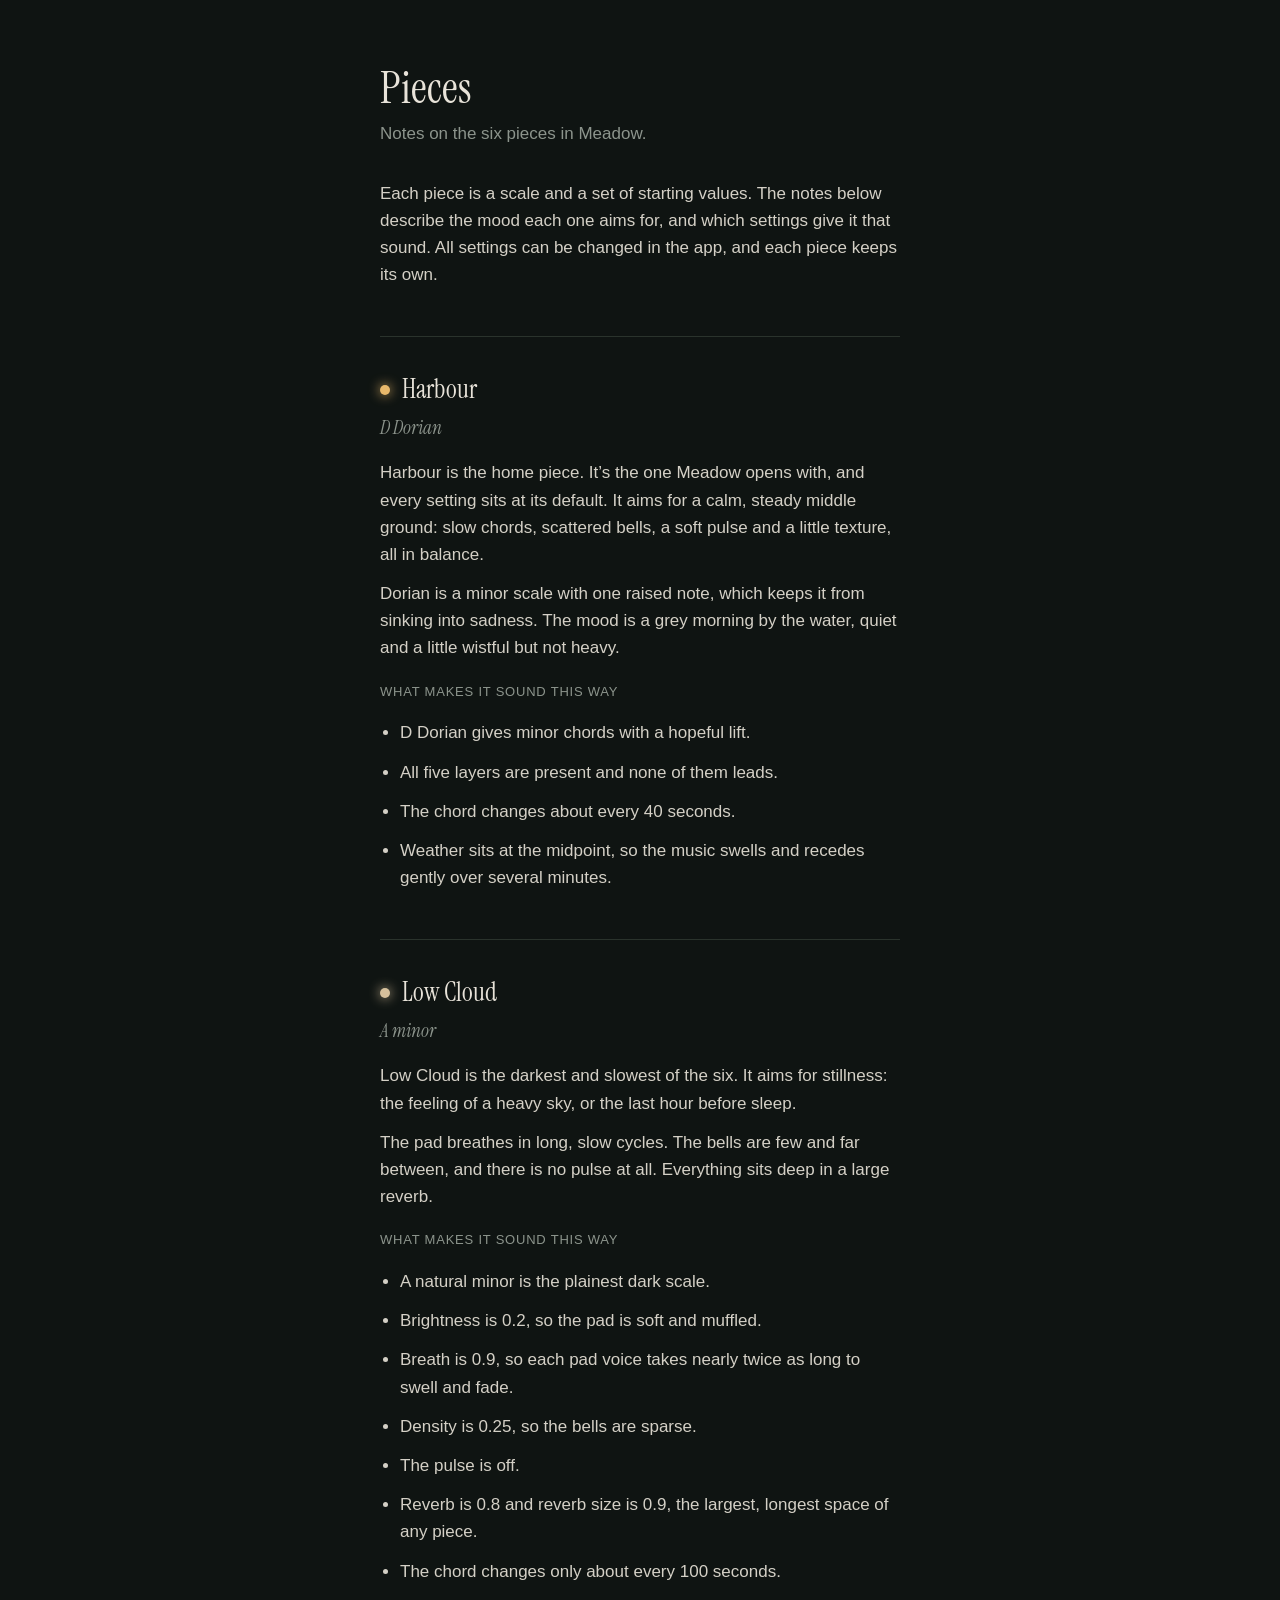
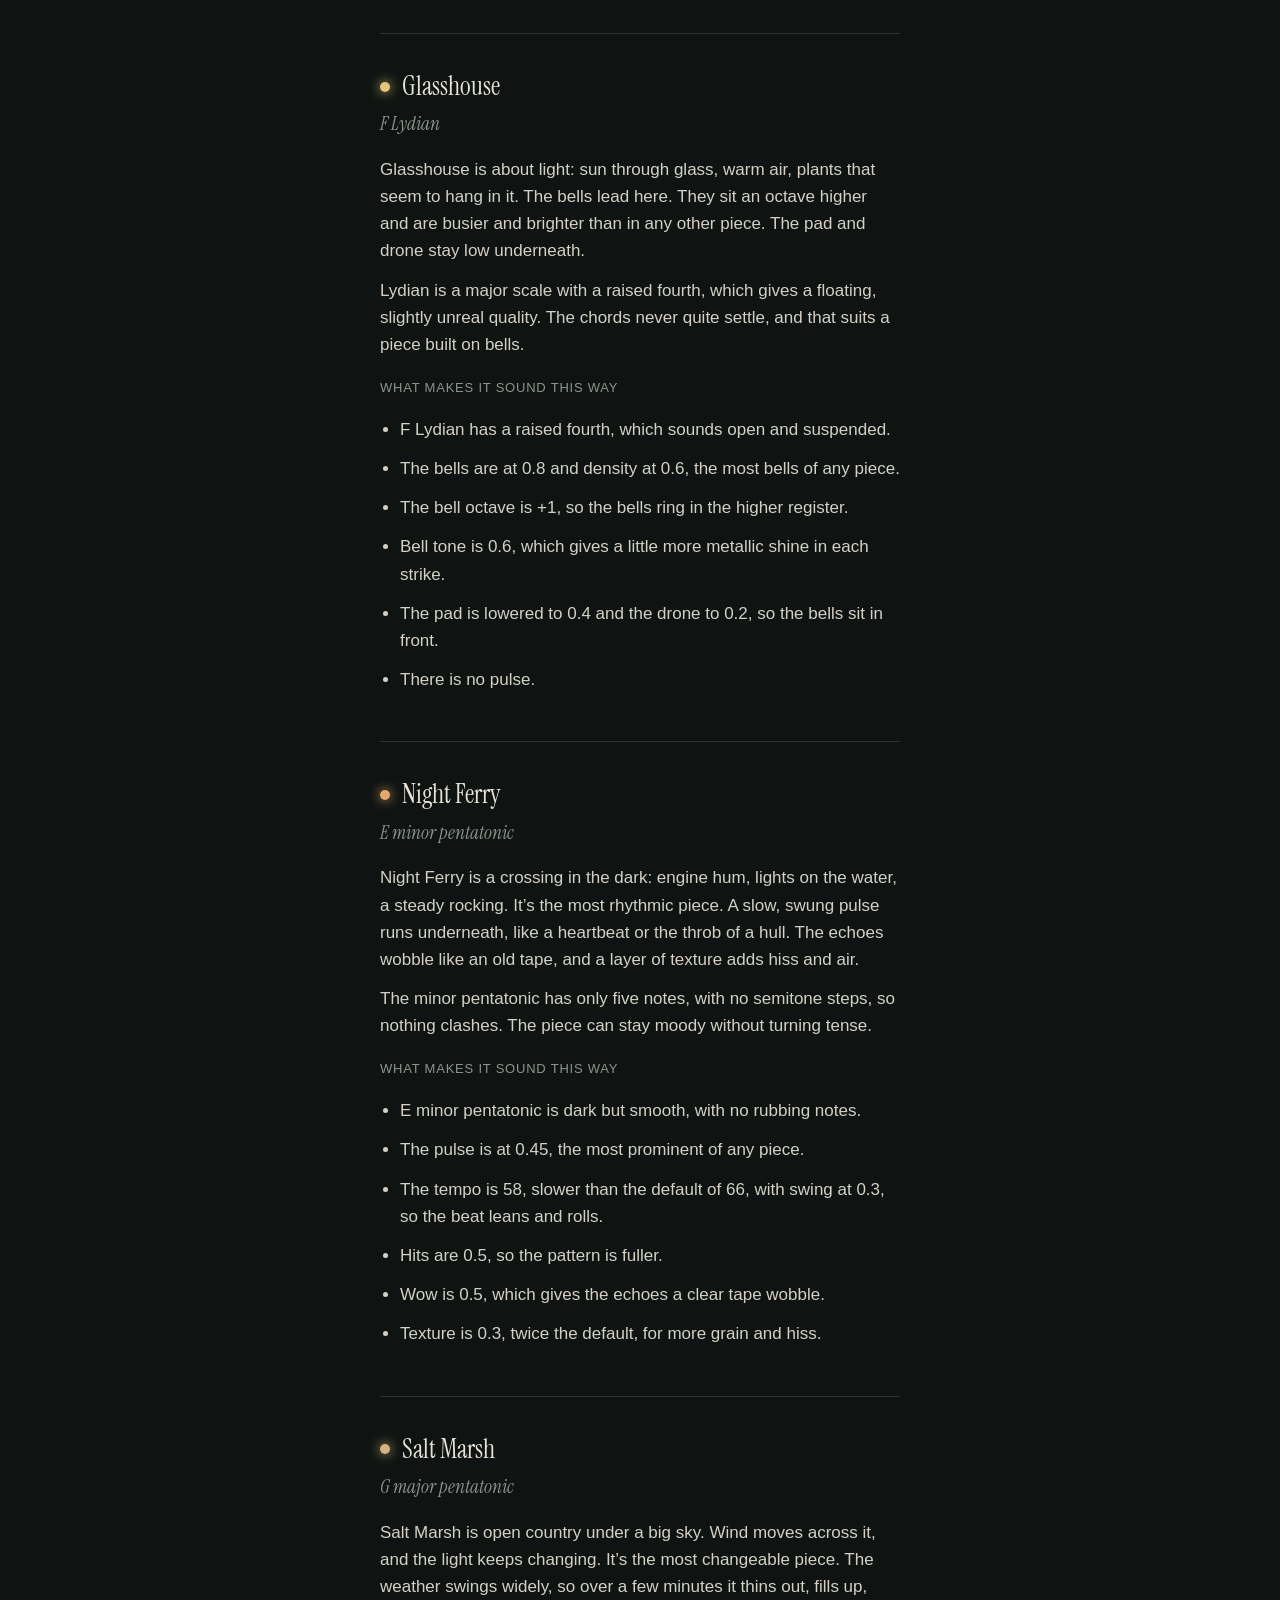
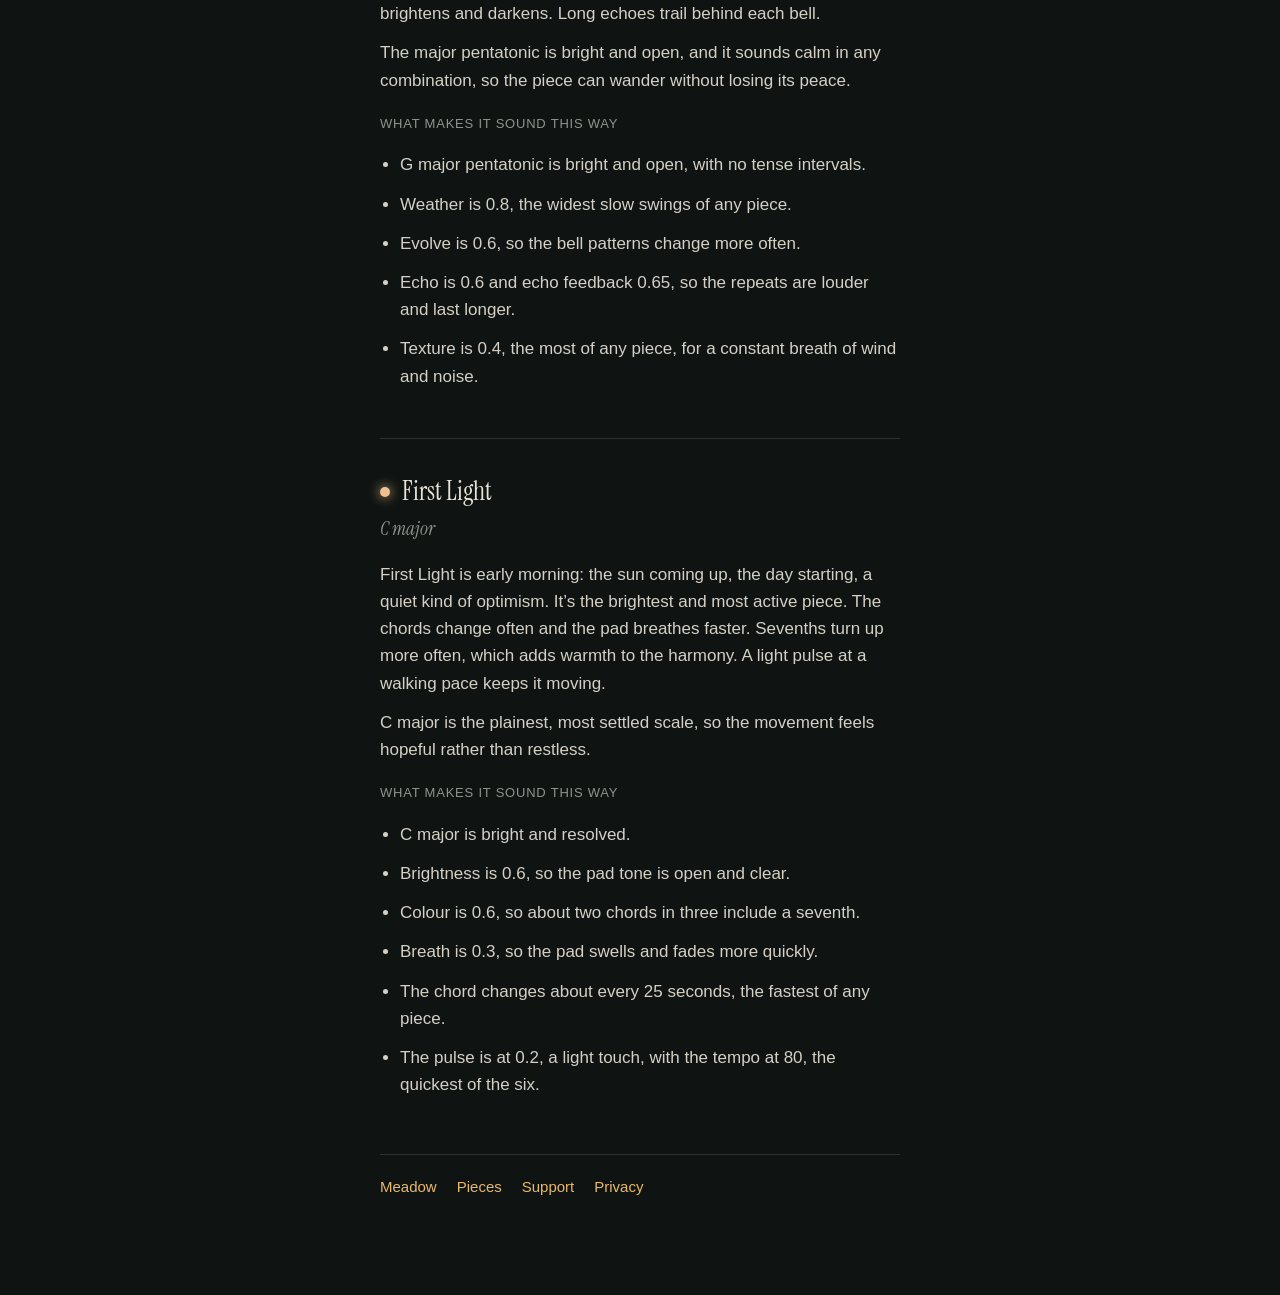
==== pieces.html @ 0aacd138 "Add a Pieces page with notes on each piece Problem: The site said nothing about the six pieces in Me" ====
<!doctype html>
<html lang="en">
<head>
<meta charset="utf-8">
<meta name="viewport" content="width=device-width, initial-scale=1">
<link rel="preconnect" href="https://fonts.googleapis.com">
<link rel="stylesheet" href="https://fonts.googleapis.com/css2?family=Instrument+Serif&display=swap">
<link rel="stylesheet" href="style.css">
<title>Meadow Pieces</title>
</head>
<body>
<main>
<h1>Pieces</h1>
<p class="lede">Notes on the six pieces in Meadow.</p>
<p>Each piece is a scale and a set of starting values. The notes below describe the mood each one aims for, and which settings give it that sound. All settings can be changed in the app, and each piece keeps its own.</p>

<section class="piece">
<h2><span class="dot" style="color:#E8B86B"></span>Harbour</h2>
<p class="scale">D Dorian</p>
<p>Harbour is the home piece. It’s the one Meadow opens with, and every setting sits at its default. It aims for a calm, steady middle ground: slow chords, scattered bells, a soft pulse and a little texture, all in balance.</p>
<p>Dorian is a minor scale with one raised note, which keeps it from sinking into sadness. The mood is a grey morning by the water, quiet and a little wistful but not heavy.</p>
<h3>What makes it sound this way</h3>
<ul>
<li>D Dorian gives minor chords with a hopeful lift.</li>
<li>All five layers are present and none of them leads.</li>
<li>The chord changes about every 40 seconds.</li>
<li>Weather sits at the midpoint, so the music swells and recedes gently over several minutes.</li>
</ul>
</section>

<section class="piece">
<h2><span class="dot" style="color:#D6C09C"></span>Low Cloud</h2>
<p class="scale">A minor</p>
<p>Low Cloud is the darkest and slowest of the six. It aims for stillness: the feeling of a heavy sky, or the last hour before sleep.</p>
<p>The pad breathes in long, slow cycles. The bells are few and far between, and there is no pulse at all. Everything sits deep in a large reverb.</p>
<h3>What makes it sound this way</h3>
<ul>
<li>A natural minor is the plainest dark scale.</li>
<li>Brightness is 0.2, so the pad is soft and muffled.</li>
<li>Breath is 0.9, so each pad voice takes nearly twice as long to swell and fade.</li>
<li>Density is 0.25, so the bells are sparse.</li>
<li>The pulse is off.</li>
<li>Reverb is 0.8 and reverb size is 0.9, the largest, longest space of any piece.</li>
<li>The chord changes only about every 100 seconds.</li>
</ul>
</section>

<section class="piece">
<h2><span class="dot" style="color:#E2C67A"></span>Glasshouse</h2>
<p class="scale">F Lydian</p>
<p>Glasshouse is about light: sun through glass, warm air, plants that seem to hang in it. The bells lead here. They sit an octave higher and are busier and brighter than in any other piece. The pad and drone stay low underneath.</p>
<p>Lydian is a major scale with a raised fourth, which gives a floating, slightly unreal quality. The chords never quite settle, and that suits a piece built on bells.</p>
<h3>What makes it sound this way</h3>
<ul>
<li>F Lydian has a raised fourth, which sounds open and suspended.</li>
<li>The bells are at 0.8 and density at 0.6, the most bells of any piece.</li>
<li>The bell octave is +1, so the bells ring in the higher register.</li>
<li>Bell tone is 0.6, which gives a little more metallic shine in each strike.</li>
<li>The pad is lowered to 0.4 and the drone to 0.2, so the bells sit in front.</li>
<li>There is no pulse.</li>
</ul>
</section>

<section class="piece">
<h2><span class="dot" style="color:#E2A870"></span>Night Ferry</h2>
<p class="scale">E minor pentatonic</p>
<p>Night Ferry is a crossing in the dark: engine hum, lights on the water, a steady rocking. It’s the most rhythmic piece. A slow, swung pulse runs underneath, like a heartbeat or the throb of a hull. The echoes wobble like an old tape, and a layer of texture adds hiss and air.</p>
<p>The minor pentatonic has only five notes, with no semitone steps, so nothing clashes. The piece can stay moody without turning tense.</p>
<h3>What makes it sound this way</h3>
<ul>
<li>E minor pentatonic is dark but smooth, with no rubbing notes.</li>
<li>The pulse is at 0.45, the most prominent of any piece.</li>
<li>The tempo is 58, slower than the default of 66, with swing at 0.3, so the beat leans and rolls.</li>
<li>Hits are 0.5, so the pattern is fuller.</li>
<li>Wow is 0.5, which gives the echoes a clear tape wobble.</li>
<li>Texture is 0.3, twice the default, for more grain and hiss.</li>
</ul>
</section>

<section class="piece">
<h2><span class="dot" style="color:#D4B282"></span>Salt Marsh</h2>
<p class="scale">G major pentatonic</p>
<p>Salt Marsh is open country under a big sky. Wind moves across it, and the light keeps changing. It’s the most changeable piece. The weather swings widely, so over a few minutes it thins out, fills up, brightens and darkens. Long echoes trail behind each bell.</p>
<p>The major pentatonic is bright and open, and it sounds calm in any combination, so the piece can wander without losing its peace.</p>
<h3>What makes it sound this way</h3>
<ul>
<li>G major pentatonic is bright and open, with no tense intervals.</li>
<li>Weather is 0.8, the widest slow swings of any piece.</li>
<li>Evolve is 0.6, so the bell patterns change more often.</li>
<li>Echo is 0.6 and echo feedback 0.65, so the repeats are louder and last longer.</li>
<li>Texture is 0.4, the most of any piece, for a constant breath of wind and noise.</li>
</ul>
</section>

<section class="piece">
<h2><span class="dot" style="color:#F0C08E"></span>First Light</h2>
<p class="scale">C major</p>
<p>First Light is early morning: the sun coming up, the day starting, a quiet kind of optimism. It’s the brightest and most active piece. The chords change often and the pad breathes faster. Sevenths turn up more often, which adds warmth to the harmony. A light pulse at a walking pace keeps it moving.</p>
<p>C major is the plainest, most settled scale, so the movement feels hopeful rather than restless.</p>
<h3>What makes it sound this way</h3>
<ul>
<li>C major is bright and resolved.</li>
<li>Brightness is 0.6, so the pad tone is open and clear.</li>
<li>Colour is 0.6, so about two chords in three include a seventh.</li>
<li>Breath is 0.3, so the pad swells and fades more quickly.</li>
<li>The chord changes about every 25 seconds, the fastest of any piece.</li>
<li>The pulse is at 0.2, a light touch, with the tempo at 80, the quickest of the six.</li>
</ul>
</section>
<nav><a href="./">Meadow</a><a href="pieces.html">Pieces</a><a href="support.html">Support</a><a href="privacy.html">Privacy</a></nav>
</main>
</body>
</html>
---- style.css ----
:root {
  --bg: #0F1412;
  --text: #E8E3D9;
  --body: #D4D0C6;
  --soft: #8C948C;
  --line: #2A332C;
  --bells: #E8B86B;
}
* { box-sizing: border-box; }
body {
  margin: 0;
  background: var(--bg);
  color: var(--body);
  font: 17px/1.6 -apple-system, BlinkMacSystemFont, "Helvetica Neue", sans-serif;
}
main { max-width: 560px; margin: 0 auto; padding: 64px 20px 96px; }
h1, h2 { font-family: "Instrument Serif", Georgia, serif; font-weight: 400; color: var(--text); }
h1 { font-size: 44px; line-height: 1.1; margin: 0 0 8px; }
h2 { font-size: 26px; margin: 40px 0 8px; }
p, li { margin: 0 0 12px; }
ul { padding-left: 20px; }
a { color: var(--bells); text-decoration: none; }
a:hover { text-decoration: underline; }
.lede { color: var(--soft); margin-bottom: 32px; }
nav { margin-top: 56px; padding-top: 20px; border-top: 1px solid var(--line); color: var(--soft); font-size: 15px; }
nav a { margin-right: 20px; }
.piece { margin-top: 48px; padding-top: 32px; border-top: 1px solid var(--line); }
.piece h2 { margin: 0; display: flex; align-items: center; gap: 12px; }
.dot { width: 10px; height: 10px; border-radius: 50%; flex: none; box-shadow: 0 0 12px currentColor; background: currentColor; }
.scale { font-family: "Instrument Serif", Georgia, serif; font-style: italic; color: var(--soft); font-size: 19px; margin: 2px 0 16px; }
h3 { font-size: 13px; font-weight: 500; letter-spacing: 0.06em; text-transform: uppercase; color: var(--soft); margin: 20px 0 8px; }
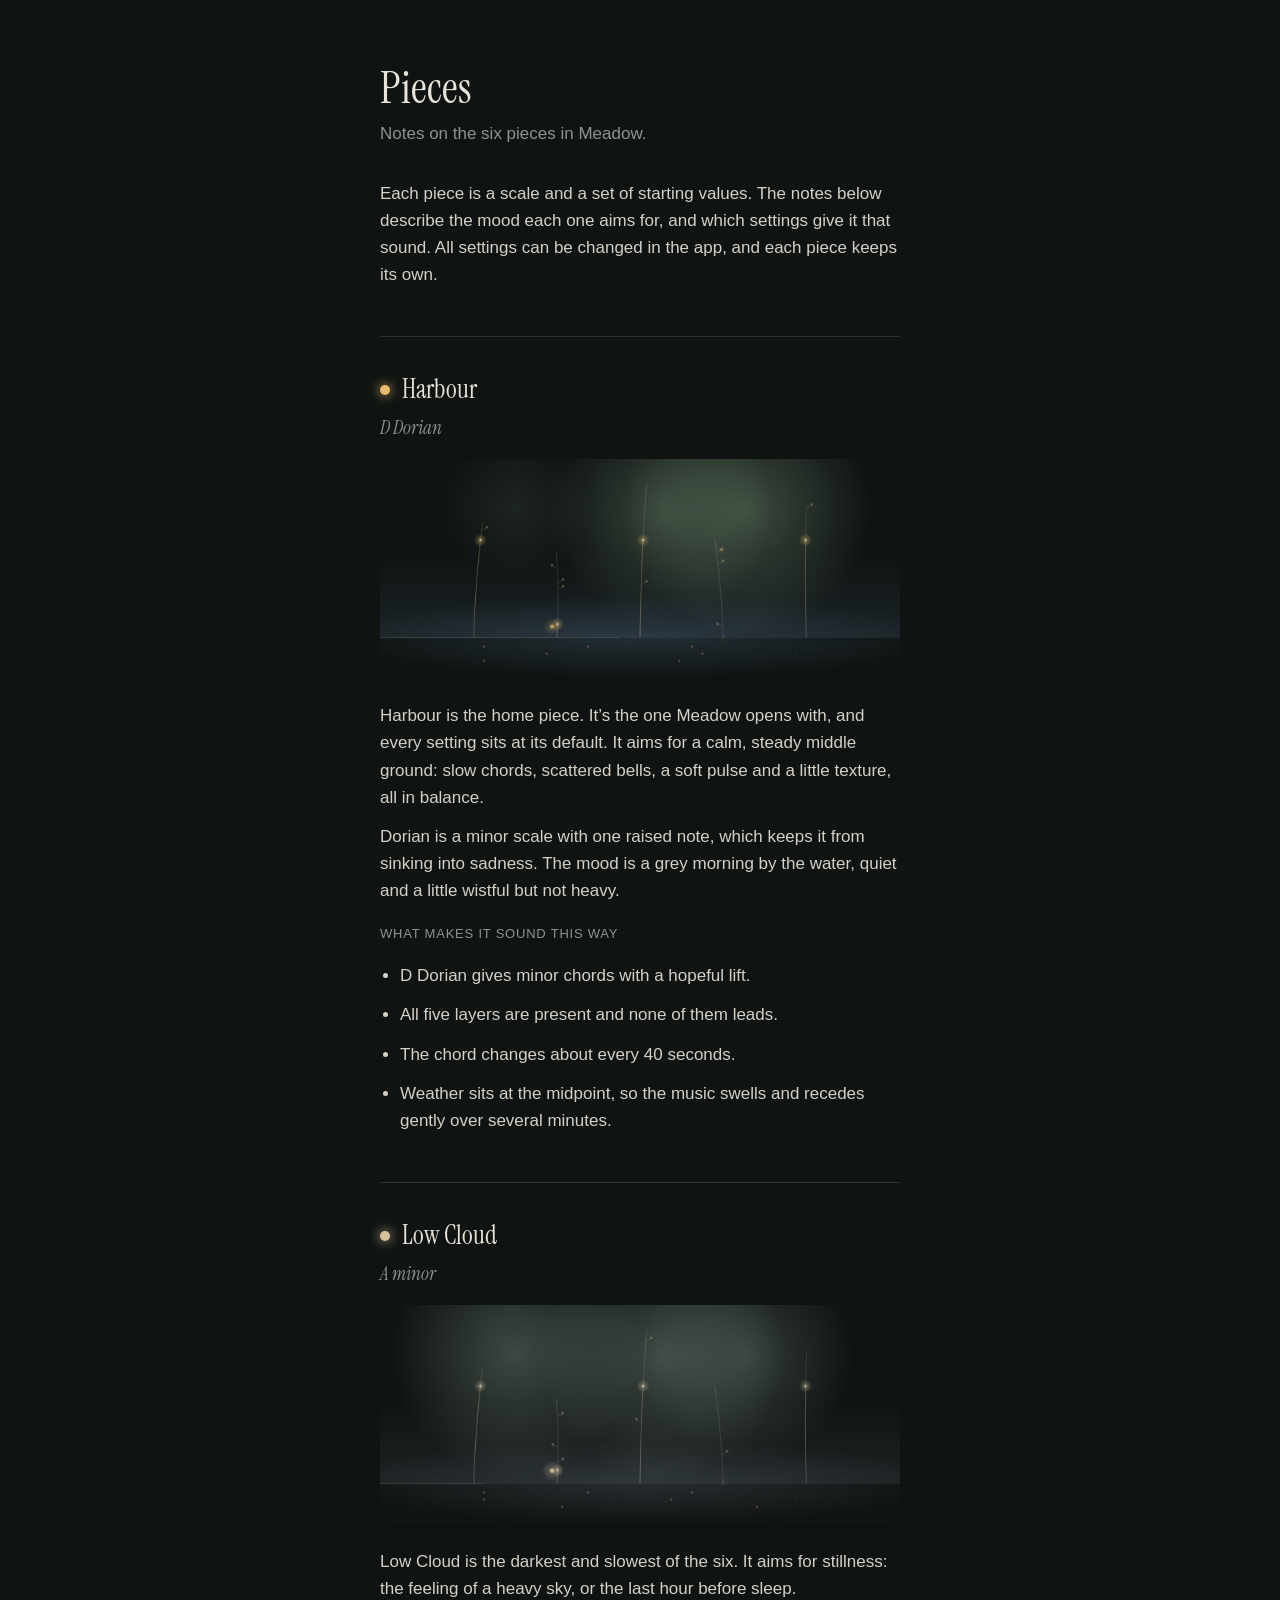
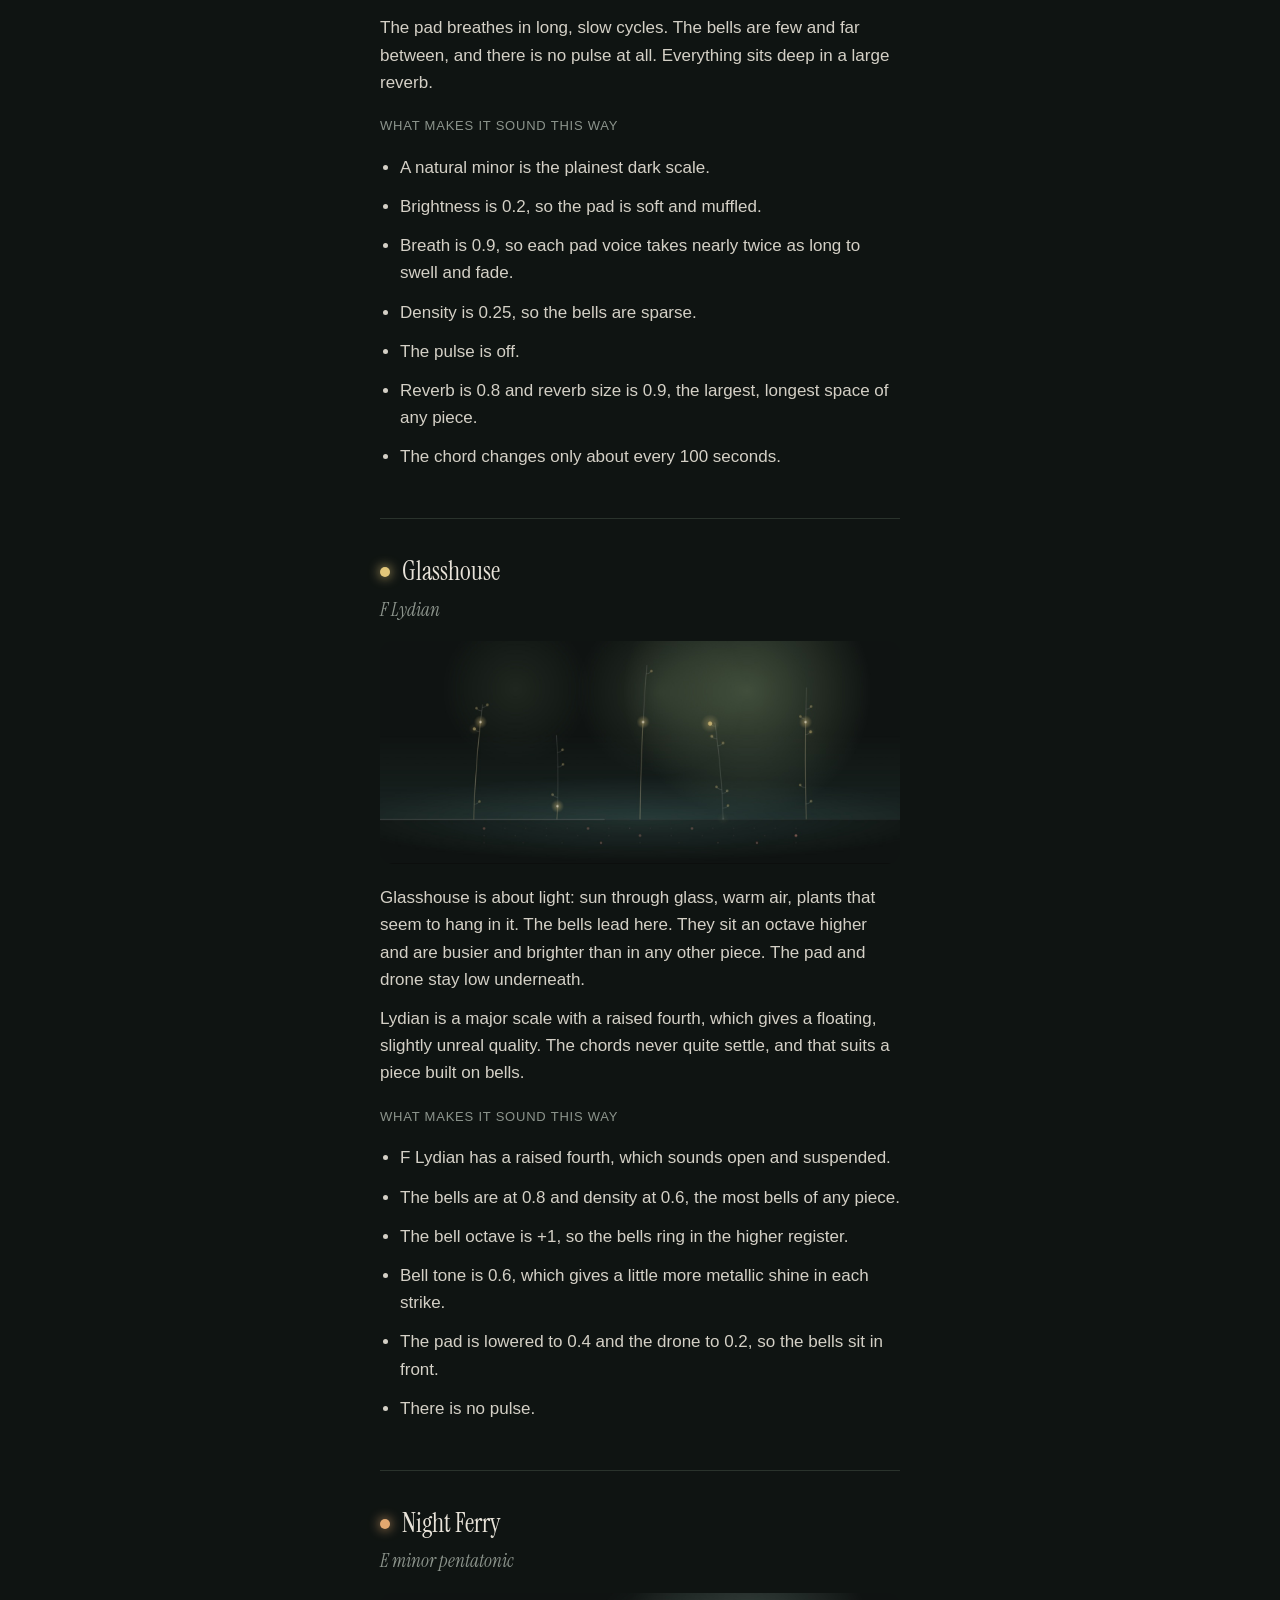
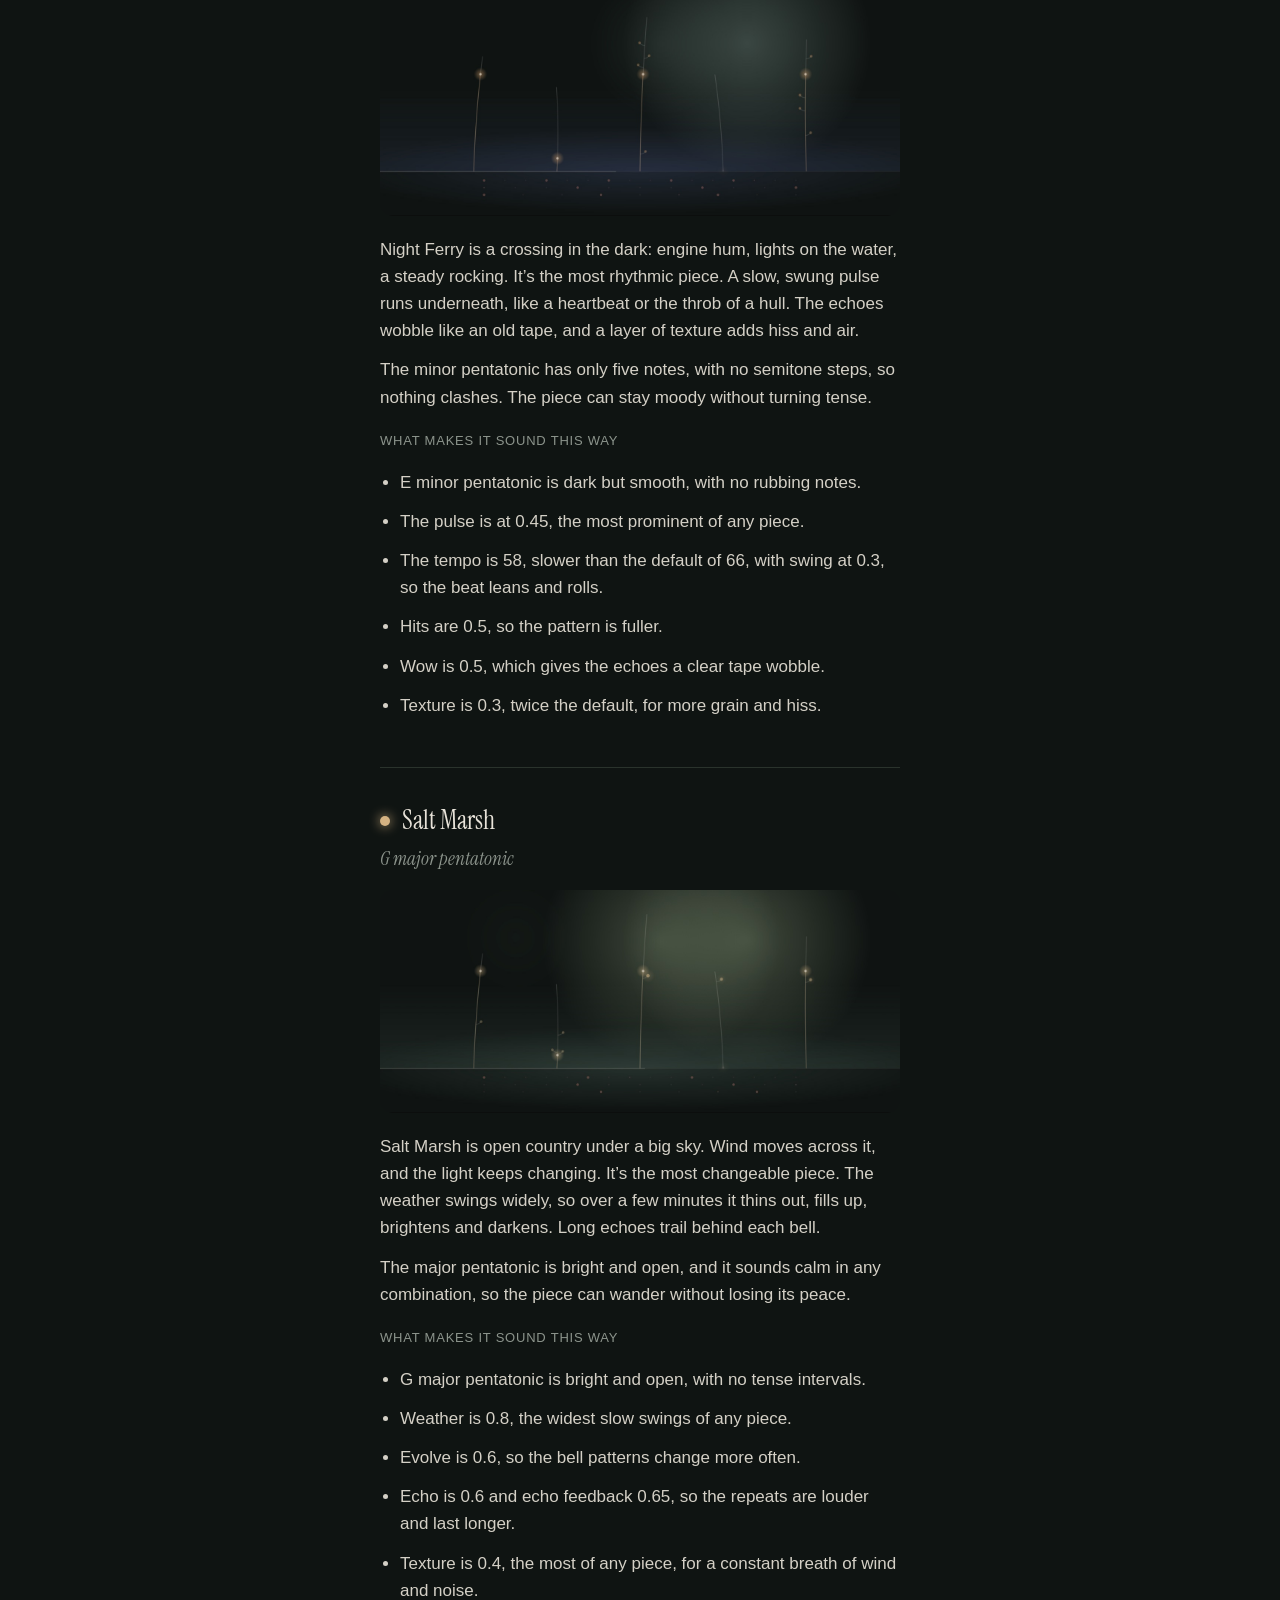
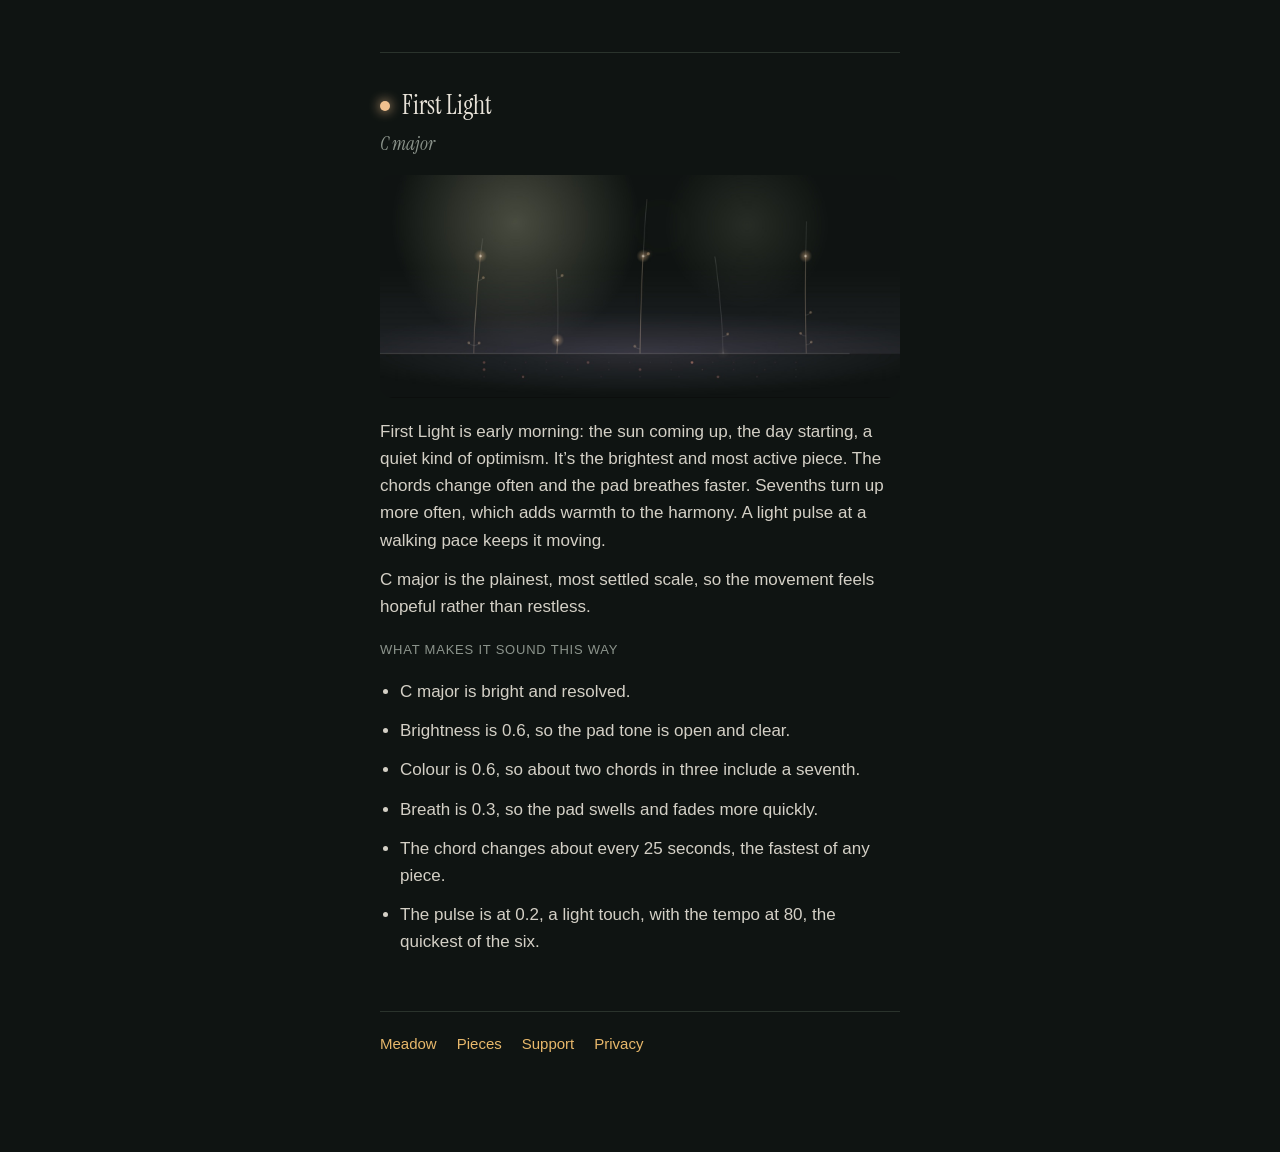
==== commit a44693ca: "Add garden images to the home and Pieces pages Problem: The site had no pictures of the app. Cause: " ====
--- a/pieces.html
+++ b/pieces.html
@@ -17,6 +17,7 @@
 <section class="piece">
 <h2><span class="dot" style="color:#E8B86B"></span>Harbour</h2>
 <p class="scale">D Dorian</p>
+<img class="art" src="img/harbour.jpg" width="1400" height="600" loading="lazy" alt="The Harbour garden: five thin stems on a dark ground line, with glowing buds.">
 <p>Harbour is the home piece. It’s the one Meadow opens with, and every setting sits at its default. It aims for a calm, steady middle ground: slow chords, scattered bells, a soft pulse and a little texture, all in balance.</p>
 <p>Dorian is a minor scale with one raised note, which keeps it from sinking into sadness. The mood is a grey morning by the water, quiet and a little wistful but not heavy.</p>
 <h3>What makes it sound this way</h3>
@@ -31,6 +32,7 @@
 <section class="piece">
 <h2><span class="dot" style="color:#D6C09C"></span>Low Cloud</h2>
 <p class="scale">A minor</p>
+<img class="art" src="img/low-cloud.jpg" width="1400" height="600" loading="lazy" alt="The Low Cloud garden: five thin stems on a dark ground line, with glowing buds.">
 <p>Low Cloud is the darkest and slowest of the six. It aims for stillness: the feeling of a heavy sky, or the last hour before sleep.</p>
 <p>The pad breathes in long, slow cycles. The bells are few and far between, and there is no pulse at all. Everything sits deep in a large reverb.</p>
 <h3>What makes it sound this way</h3>
@@ -48,6 +50,7 @@
 <section class="piece">
 <h2><span class="dot" style="color:#E2C67A"></span>Glasshouse</h2>
 <p class="scale">F Lydian</p>
+<img class="art" src="img/glasshouse.jpg" width="1400" height="600" loading="lazy" alt="The Glasshouse garden: five thin stems on a dark ground line, with glowing buds.">
 <p>Glasshouse is about light: sun through glass, warm air, plants that seem to hang in it. The bells lead here. They sit an octave higher and are busier and brighter than in any other piece. The pad and drone stay low underneath.</p>
 <p>Lydian is a major scale with a raised fourth, which gives a floating, slightly unreal quality. The chords never quite settle, and that suits a piece built on bells.</p>
 <h3>What makes it sound this way</h3>
@@ -64,6 +67,7 @@
 <section class="piece">
 <h2><span class="dot" style="color:#E2A870"></span>Night Ferry</h2>
 <p class="scale">E minor pentatonic</p>
+<img class="art" src="img/night-ferry.jpg" width="1400" height="600" loading="lazy" alt="The Night Ferry garden: five thin stems on a dark ground line, with glowing buds.">
 <p>Night Ferry is a crossing in the dark: engine hum, lights on the water, a steady rocking. It’s the most rhythmic piece. A slow, swung pulse runs underneath, like a heartbeat or the throb of a hull. The echoes wobble like an old tape, and a layer of texture adds hiss and air.</p>
 <p>The minor pentatonic has only five notes, with no semitone steps, so nothing clashes. The piece can stay moody without turning tense.</p>
 <h3>What makes it sound this way</h3>
@@ -80,6 +84,7 @@
 <section class="piece">
 <h2><span class="dot" style="color:#D4B282"></span>Salt Marsh</h2>
 <p class="scale">G major pentatonic</p>
+<img class="art" src="img/salt-marsh.jpg" width="1400" height="600" loading="lazy" alt="The Salt Marsh garden: five thin stems on a dark ground line, with glowing buds.">
 <p>Salt Marsh is open country under a big sky. Wind moves across it, and the light keeps changing. It’s the most changeable piece. The weather swings widely, so over a few minutes it thins out, fills up, brightens and darkens. Long echoes trail behind each bell.</p>
 <p>The major pentatonic is bright and open, and it sounds calm in any combination, so the piece can wander without losing its peace.</p>
 <h3>What makes it sound this way</h3>
@@ -95,6 +100,7 @@
 <section class="piece">
 <h2><span class="dot" style="color:#F0C08E"></span>First Light</h2>
 <p class="scale">C major</p>
+<img class="art" src="img/first-light.jpg" width="1400" height="600" loading="lazy" alt="The First Light garden: five thin stems on a dark ground line, with glowing buds.">
 <p>First Light is early morning: the sun coming up, the day starting, a quiet kind of optimism. It’s the brightest and most active piece. The chords change often and the pad breathes faster. Sevenths turn up more often, which adds warmth to the harmony. A light pulse at a walking pace keeps it moving.</p>
 <p>C major is the plainest, most settled scale, so the movement feels hopeful rather than restless.</p>
 <h3>What makes it sound this way</h3>
--- a/style.css
+++ b/style.css
@@ -29,3 +29,6 @@
 .dot { width: 10px; height: 10px; border-radius: 50%; flex: none; box-shadow: 0 0 12px currentColor; background: currentColor; }
 .scale { font-family: "Instrument Serif", Georgia, serif; font-style: italic; color: var(--soft); font-size: 19px; margin: 2px 0 16px; }
 h3 { font-size: 13px; font-weight: 500; letter-spacing: 0.06em; text-transform: uppercase; color: var(--soft); margin: 20px 0 8px; }
+.art { display: block; width: 100%; height: auto; border-radius: 14px; margin: 0 0 20px; background: var(--bg); }
+.hero { display: block; width: 100%; max-width: 1000px; height: auto; margin: 0 auto; aspect-ratio: 3840 / 1646; }
+.hero + main { padding-top: 24px; }
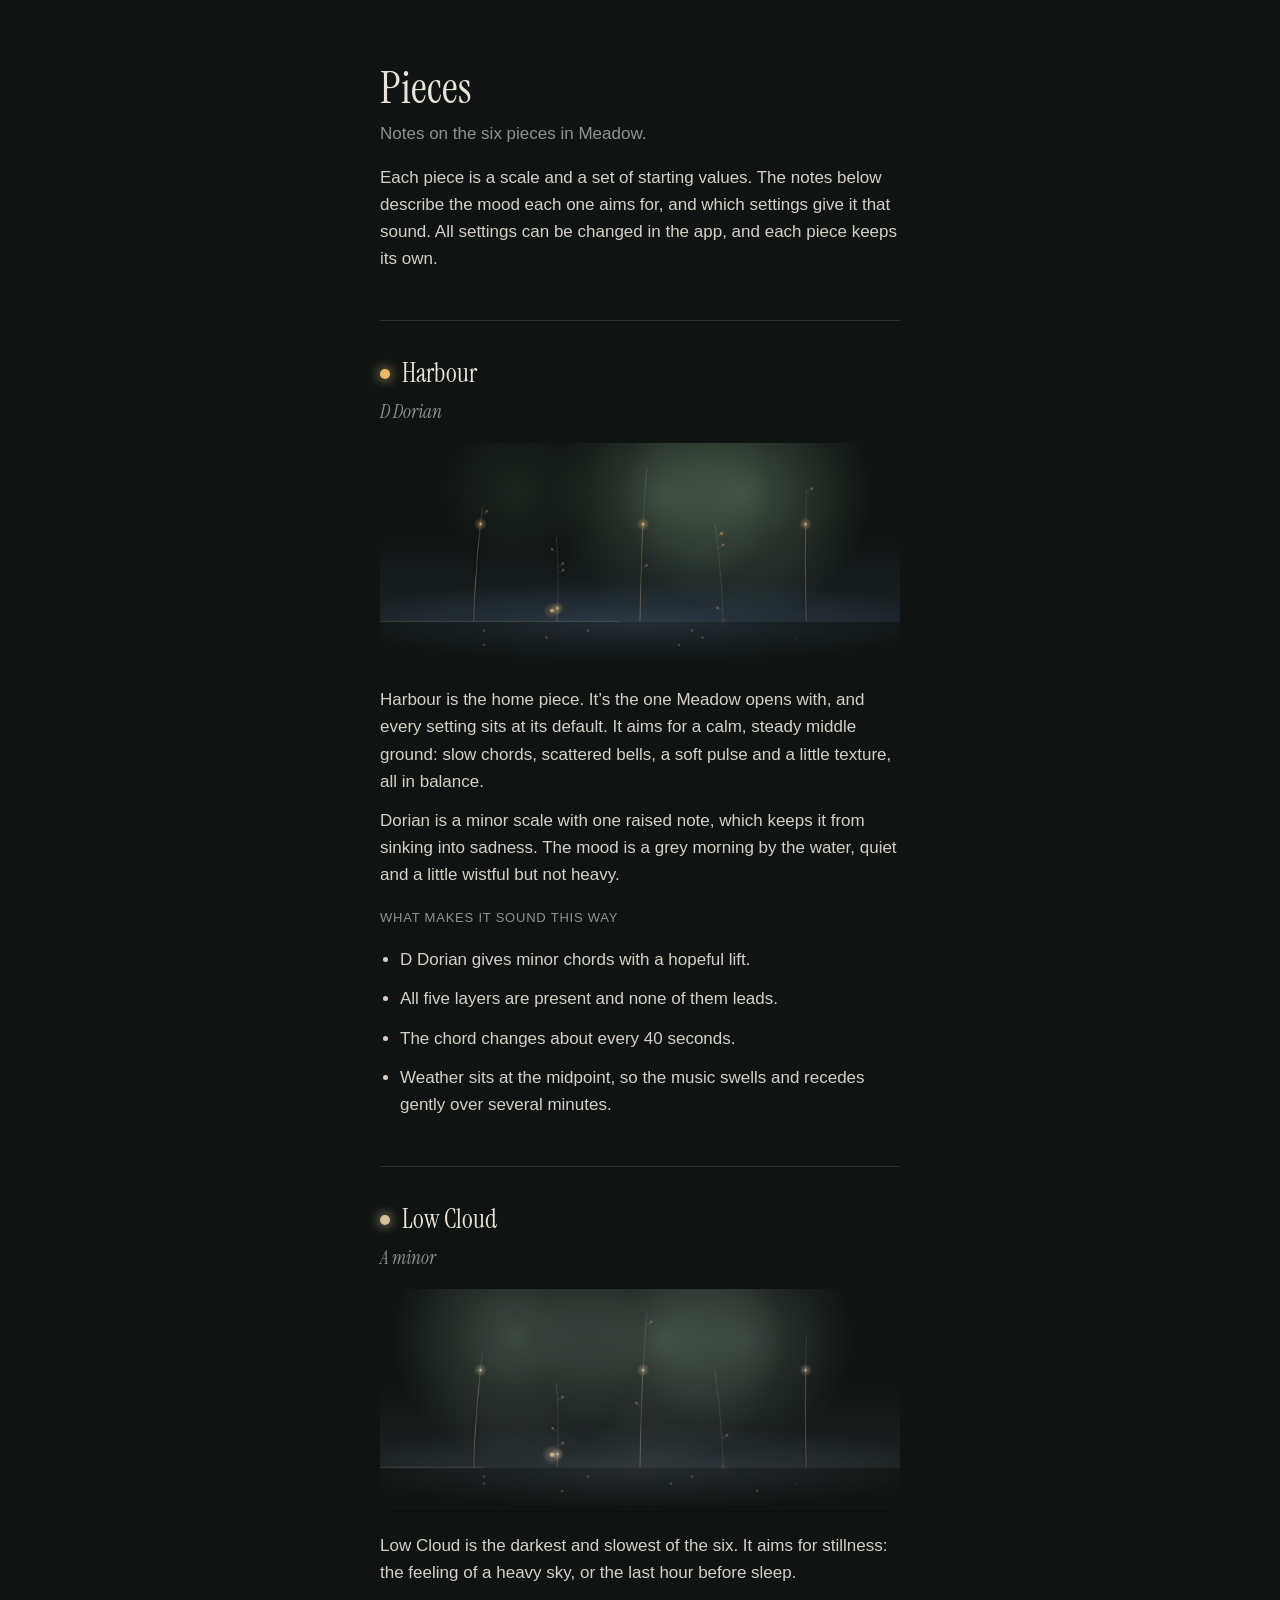
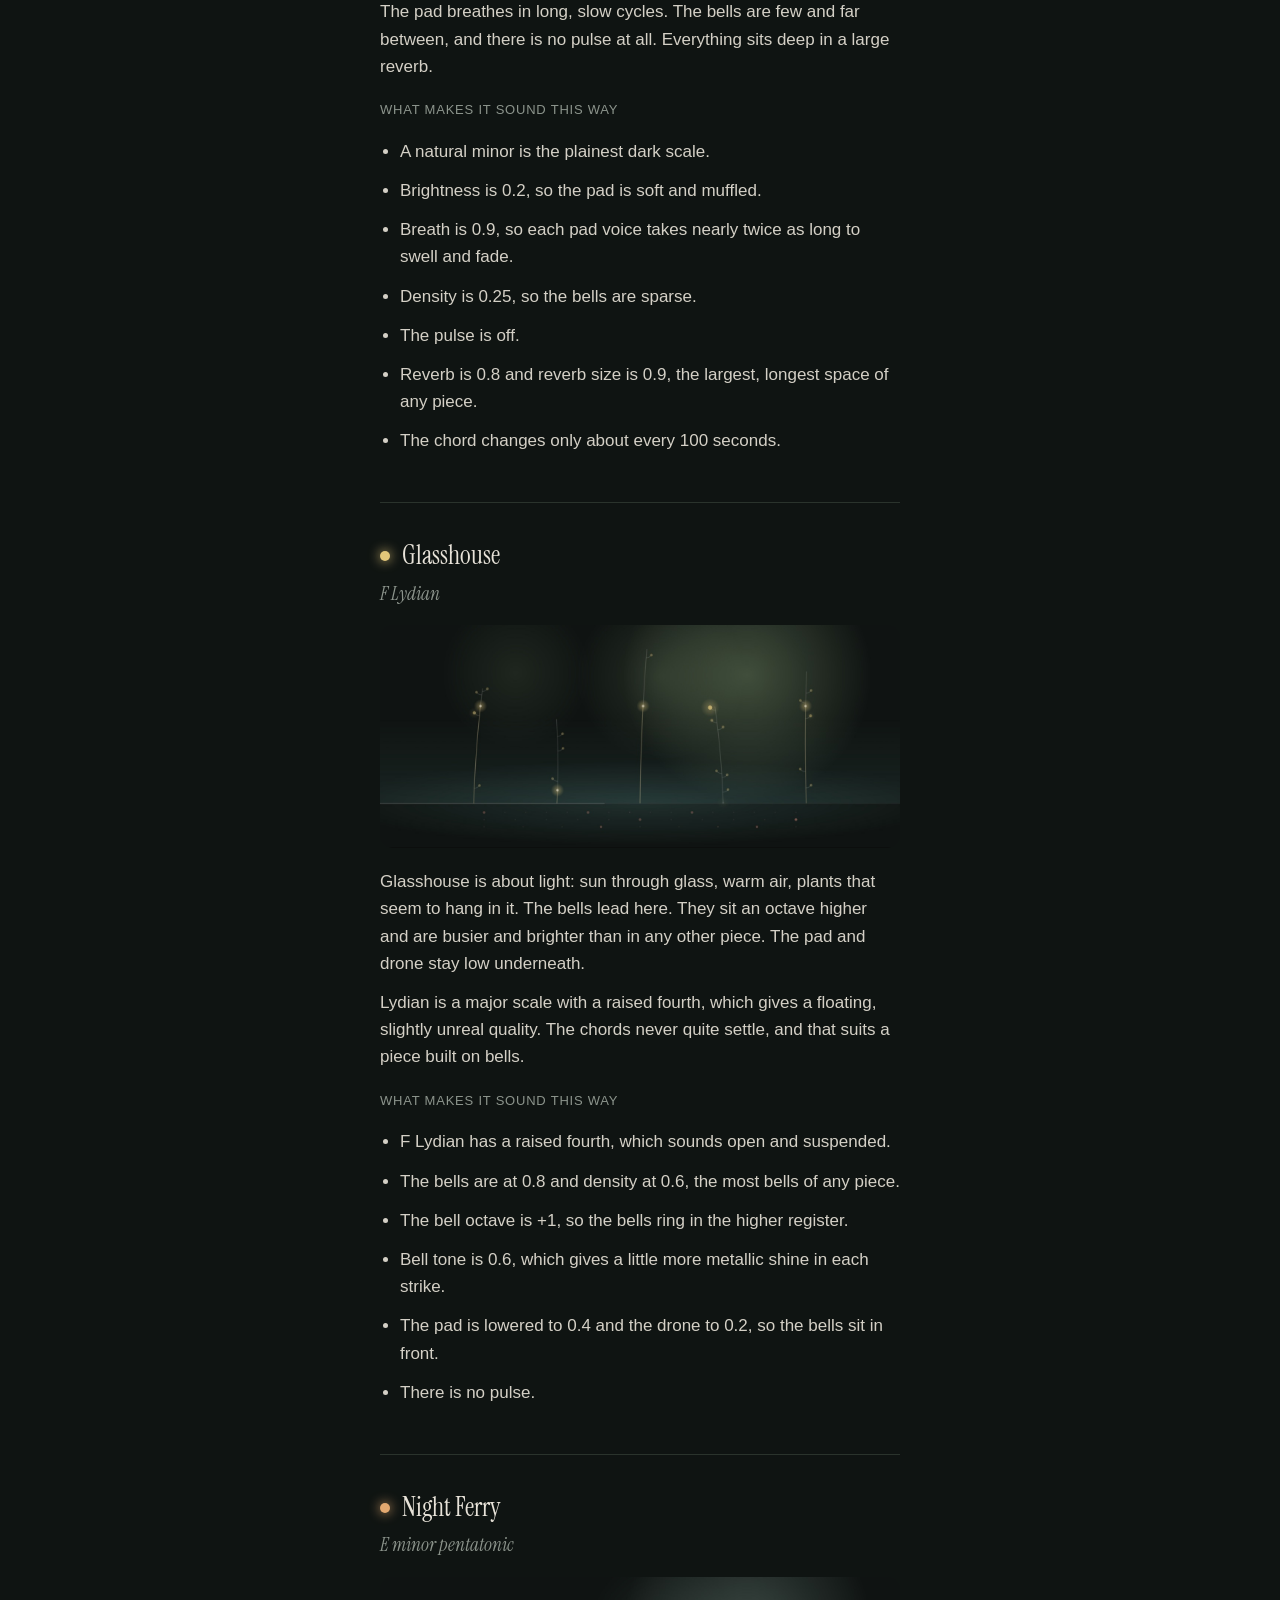
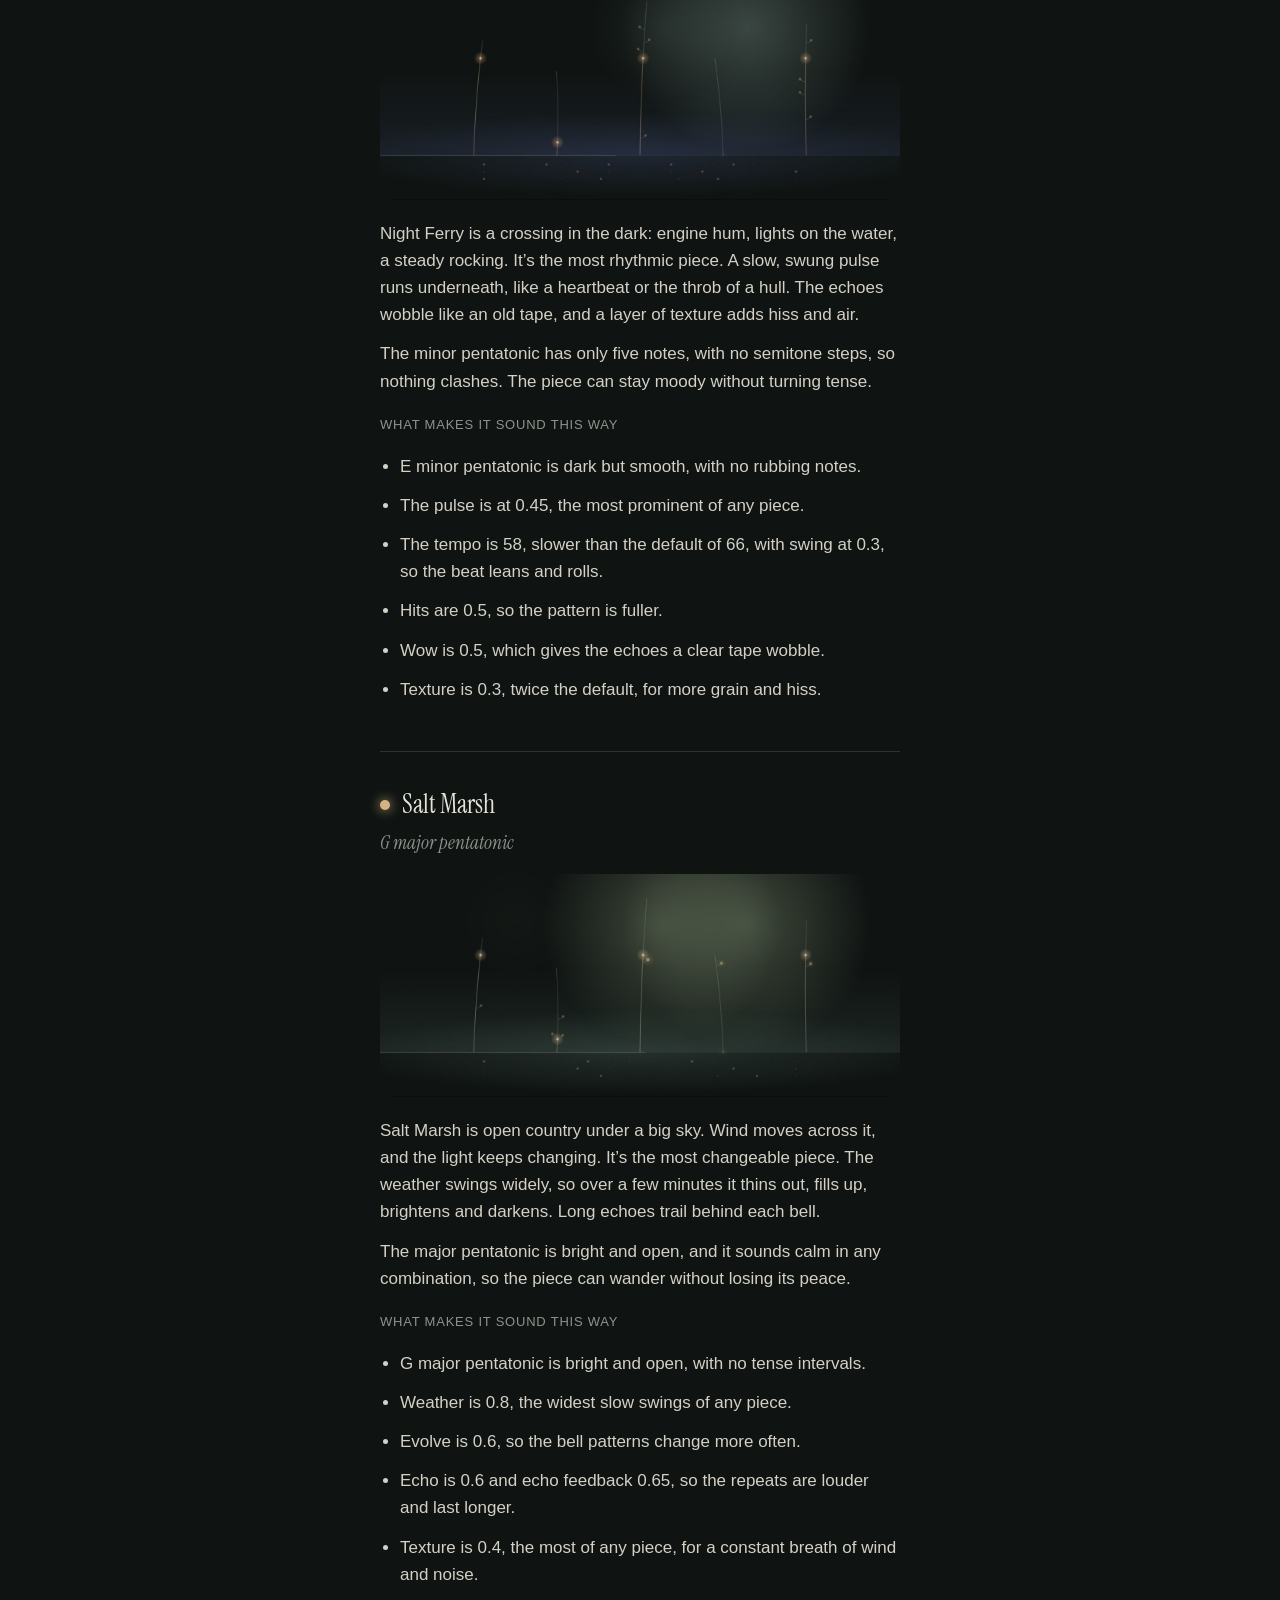
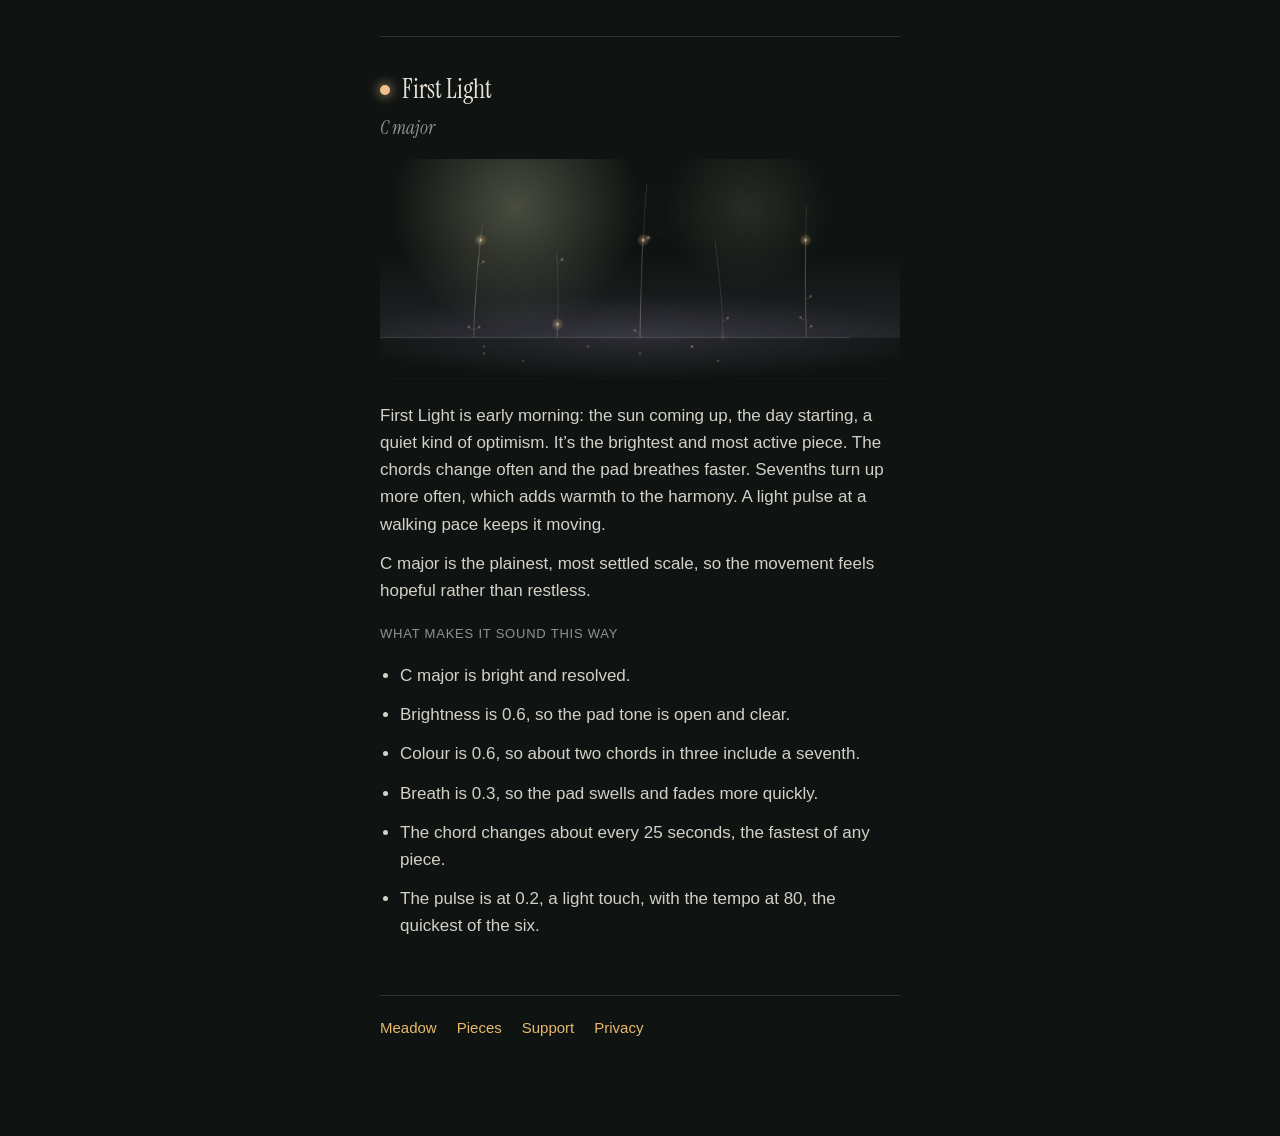
==== commit 06b5f958: "Add App Store badge and link, share previews, mention iPad Co-Authored-By: Claude Opus 5.5 <noreply@" ====
--- a/pieces.html
+++ b/pieces.html
@@ -5,7 +5,7 @@
 <meta name="viewport" content="width=device-width, initial-scale=1">
 <link rel="preconnect" href="https://fonts.googleapis.com">
 <link rel="stylesheet" href="https://fonts.googleapis.com/css2?family=Instrument+Serif&display=swap">
-<link rel="stylesheet" href="style.css">
+<link rel="stylesheet" href="style.css?v=4">
 <title>Meadow Pieces</title>
 </head>
 <body>
--- a/style.css
+++ b/style.css
@@ -7,6 +7,7 @@
   --bells: #E8B86B;
 }
 * { box-sizing: border-box; }
+img { max-width: 100%; height: auto; }
 body {
   margin: 0;
   background: var(--bg);
@@ -21,7 +22,9 @@
 ul { padding-left: 20px; }
 a { color: var(--bells); text-decoration: none; }
 a:hover { text-decoration: underline; }
-.lede { color: var(--soft); margin-bottom: 32px; }
+.lede { color: var(--soft); margin-bottom: 16px; }
+.store { margin: 0 0 32px; }
+.store img { display: block; width: 150px; height: auto; }
 nav { margin-top: 56px; padding-top: 20px; border-top: 1px solid var(--line); color: var(--soft); font-size: 15px; }
 nav a { margin-right: 20px; }
 .piece { margin-top: 48px; padding-top: 32px; border-top: 1px solid var(--line); }
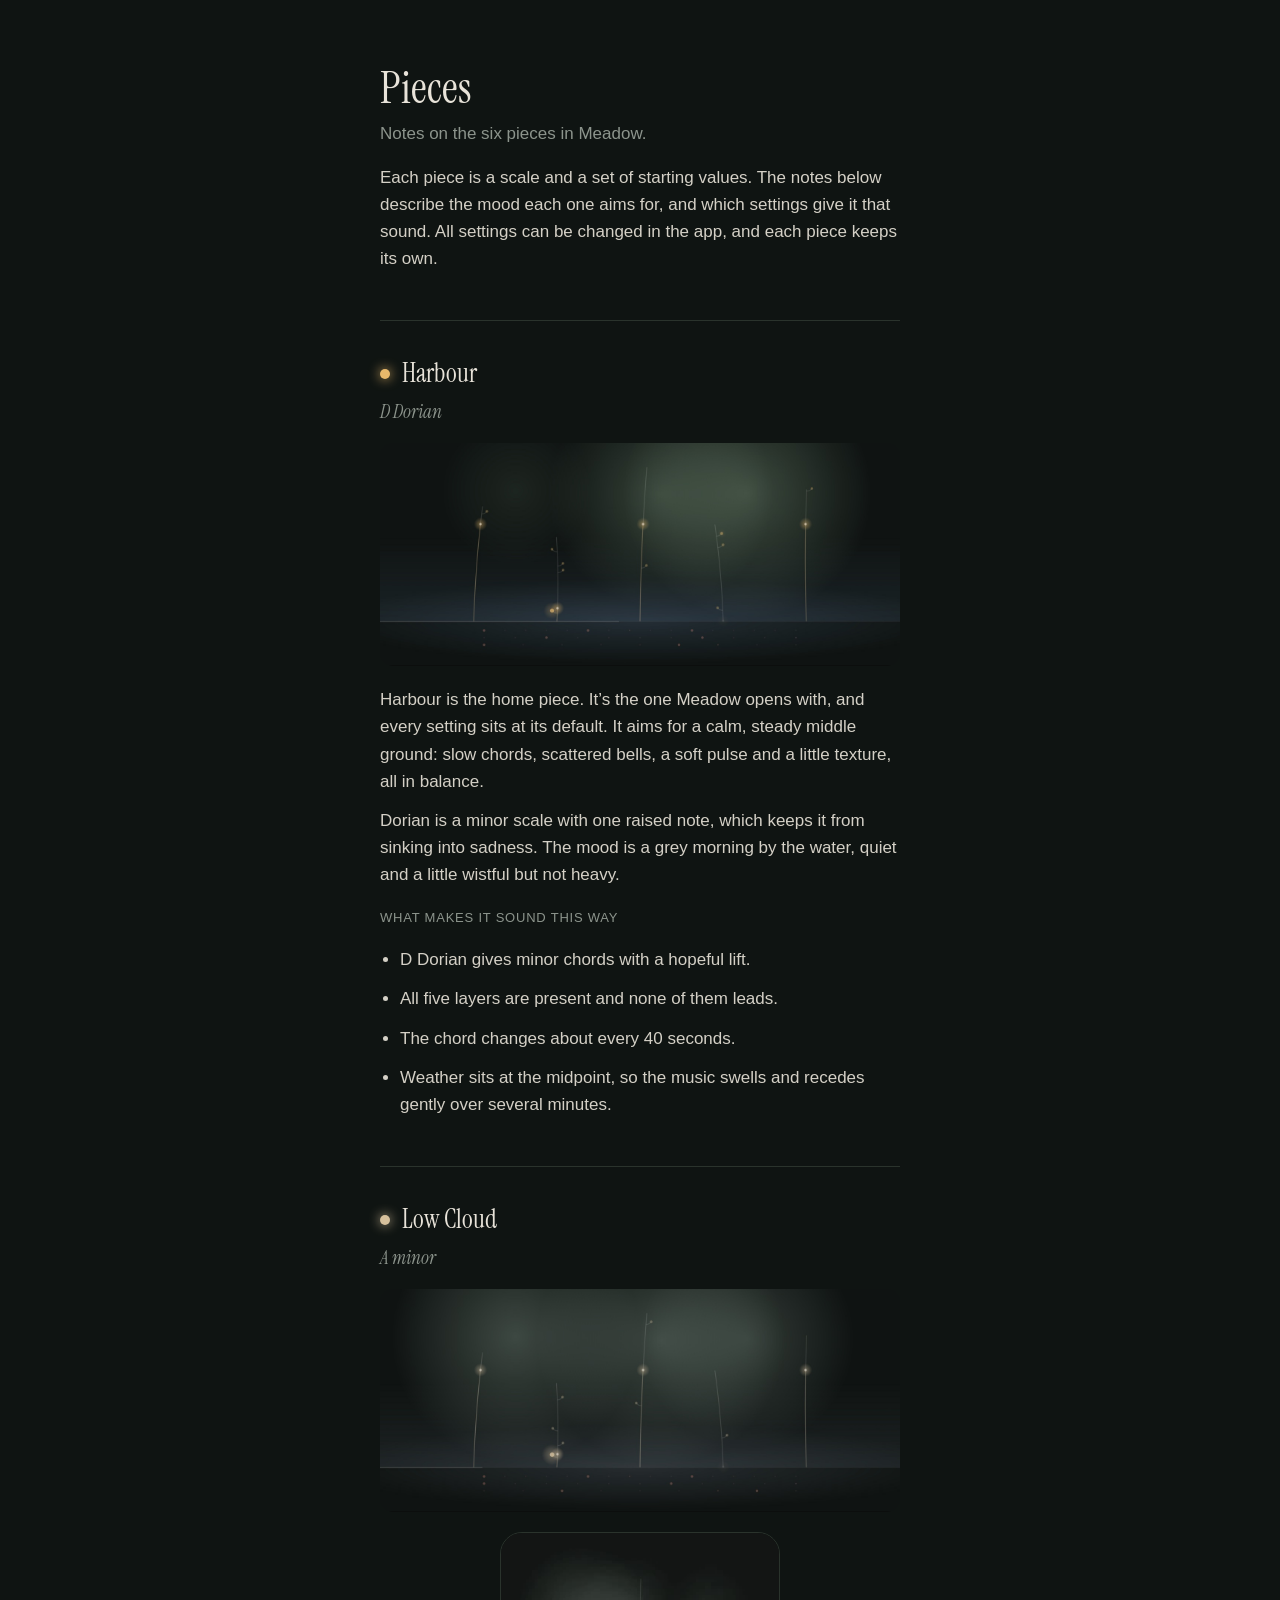
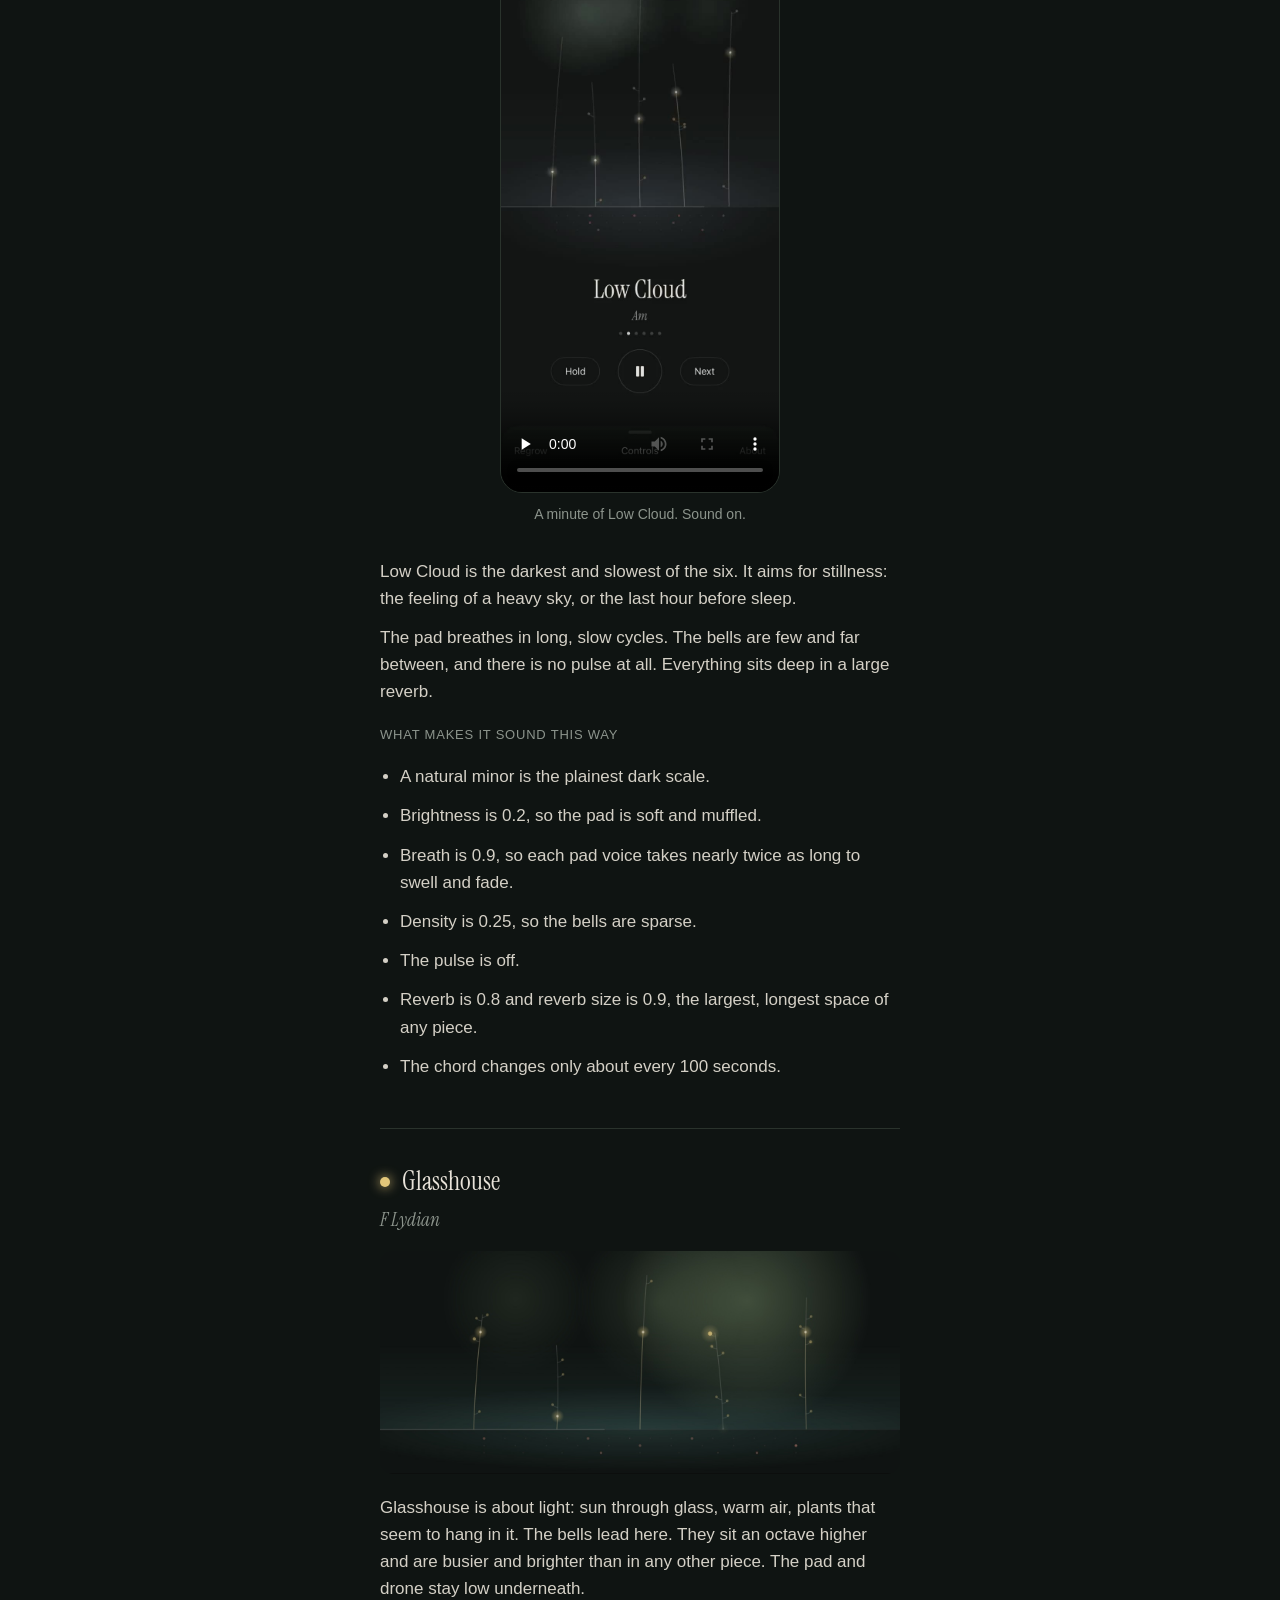
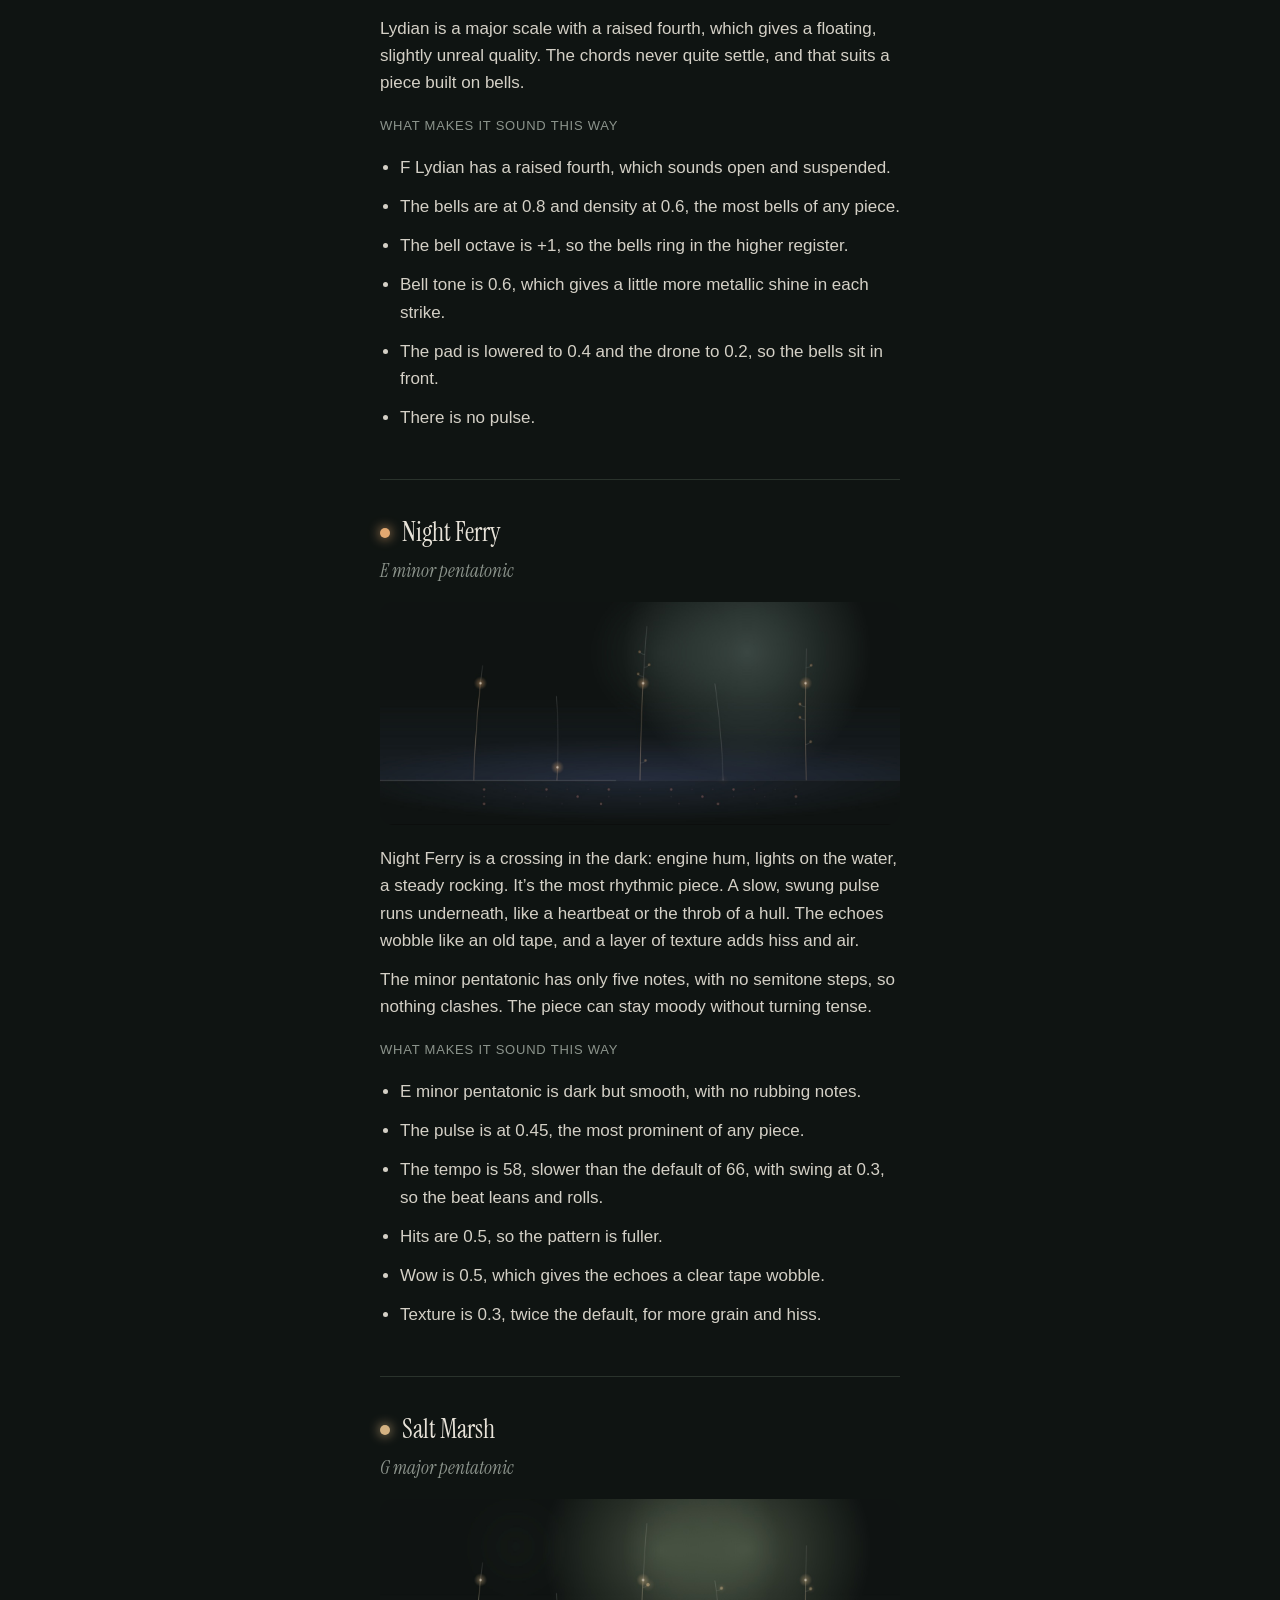
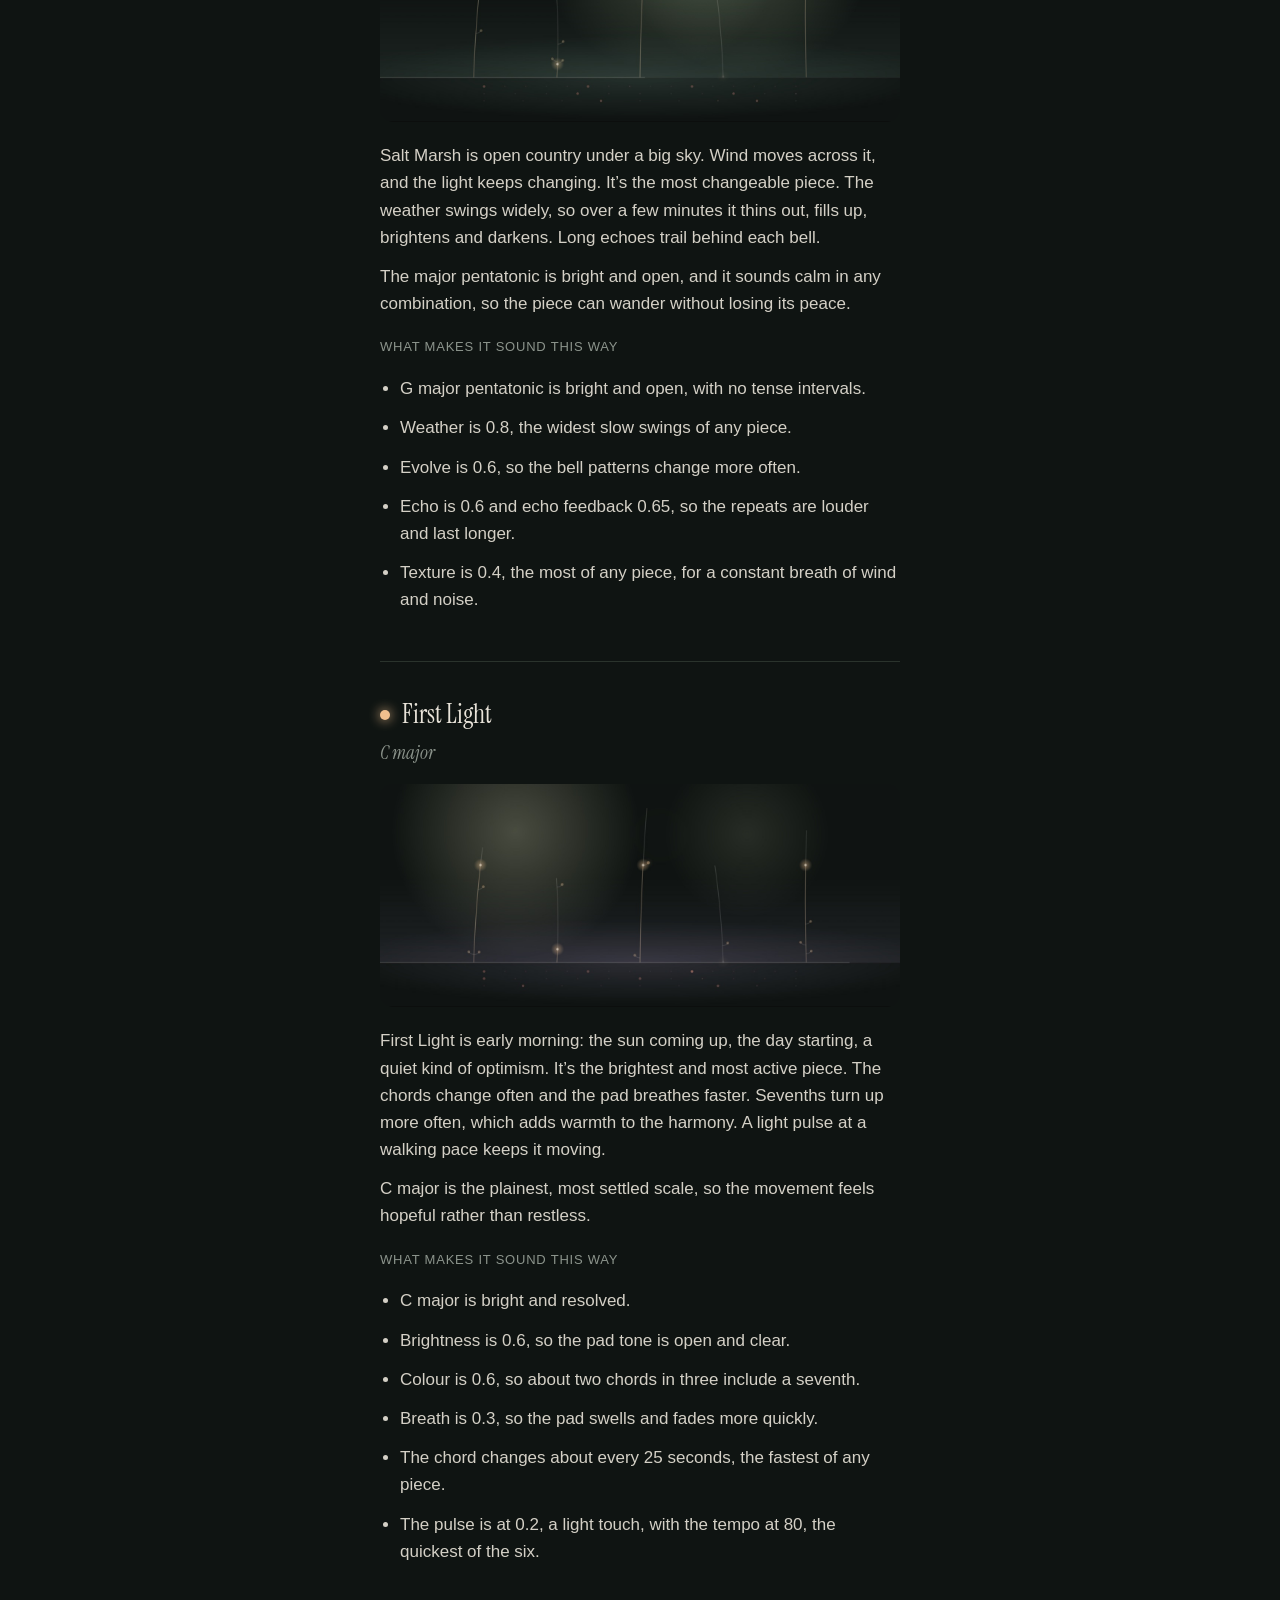
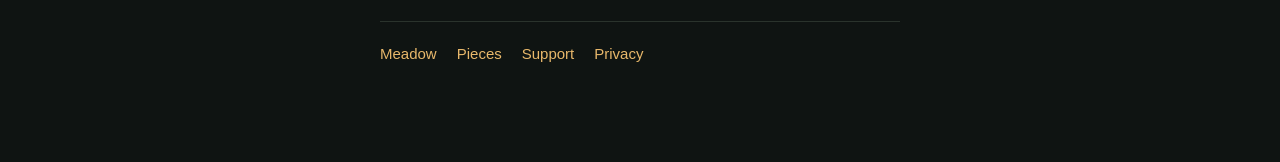
==== commit 2398bb51: "Add Low Cloud video to the homepage and Pieces page Co-Authored-By: Claude Opus 5.5 <noreply@anthrop" ====
--- a/pieces.html
+++ b/pieces.html
@@ -5,7 +5,7 @@
 <meta name="viewport" content="width=device-width, initial-scale=1">
 <link rel="preconnect" href="https://fonts.googleapis.com">
 <link rel="stylesheet" href="https://fonts.googleapis.com/css2?family=Instrument+Serif&display=swap">
-<link rel="stylesheet" href="style.css?v=4">
+<link rel="stylesheet" href="style.css?v=5">
 <title>Meadow Pieces</title>
 </head>
 <body>
@@ -33,6 +33,10 @@
 <h2><span class="dot" style="color:#D6C09C"></span>Low Cloud</h2>
 <p class="scale">A minor</p>
 <img class="art" src="img/low-cloud.jpg" width="1400" height="600" loading="lazy" alt="The Low Cloud garden: five thin stems on a dark ground line, with glowing buds.">
+<figure class="clip">
+<video src="media/low-cloud.mp4" poster="img/low-cloud-poster.jpg" width="720" height="1448" controls playsinline preload="none"></video>
+<figcaption>A minute of Low Cloud. Sound on.</figcaption>
+</figure>
 <p>Low Cloud is the darkest and slowest of the six. It aims for stillness: the feeling of a heavy sky, or the last hour before sleep.</p>
 <p>The pad breathes in long, slow cycles. The bells are few and far between, and there is no pulse at all. Everything sits deep in a large reverb.</p>
 <h3>What makes it sound this way</h3>
--- a/style.css
+++ b/style.css
@@ -35,3 +35,6 @@
 .art { display: block; width: 100%; height: auto; border-radius: 14px; margin: 0 0 20px; background: var(--bg); }
 .hero { display: block; width: 100%; max-width: 1000px; height: auto; margin: 0 auto; aspect-ratio: 3840 / 1646; }
 .hero + main { padding-top: 24px; }
+.clip { margin: 0 auto 32px; max-width: 280px; }
+.clip video { display: block; width: 100%; height: auto; border-radius: 22px; border: 1px solid var(--line); background: var(--bg); }
+.clip figcaption { color: var(--soft); font-size: 14px; text-align: center; margin-top: 10px; }
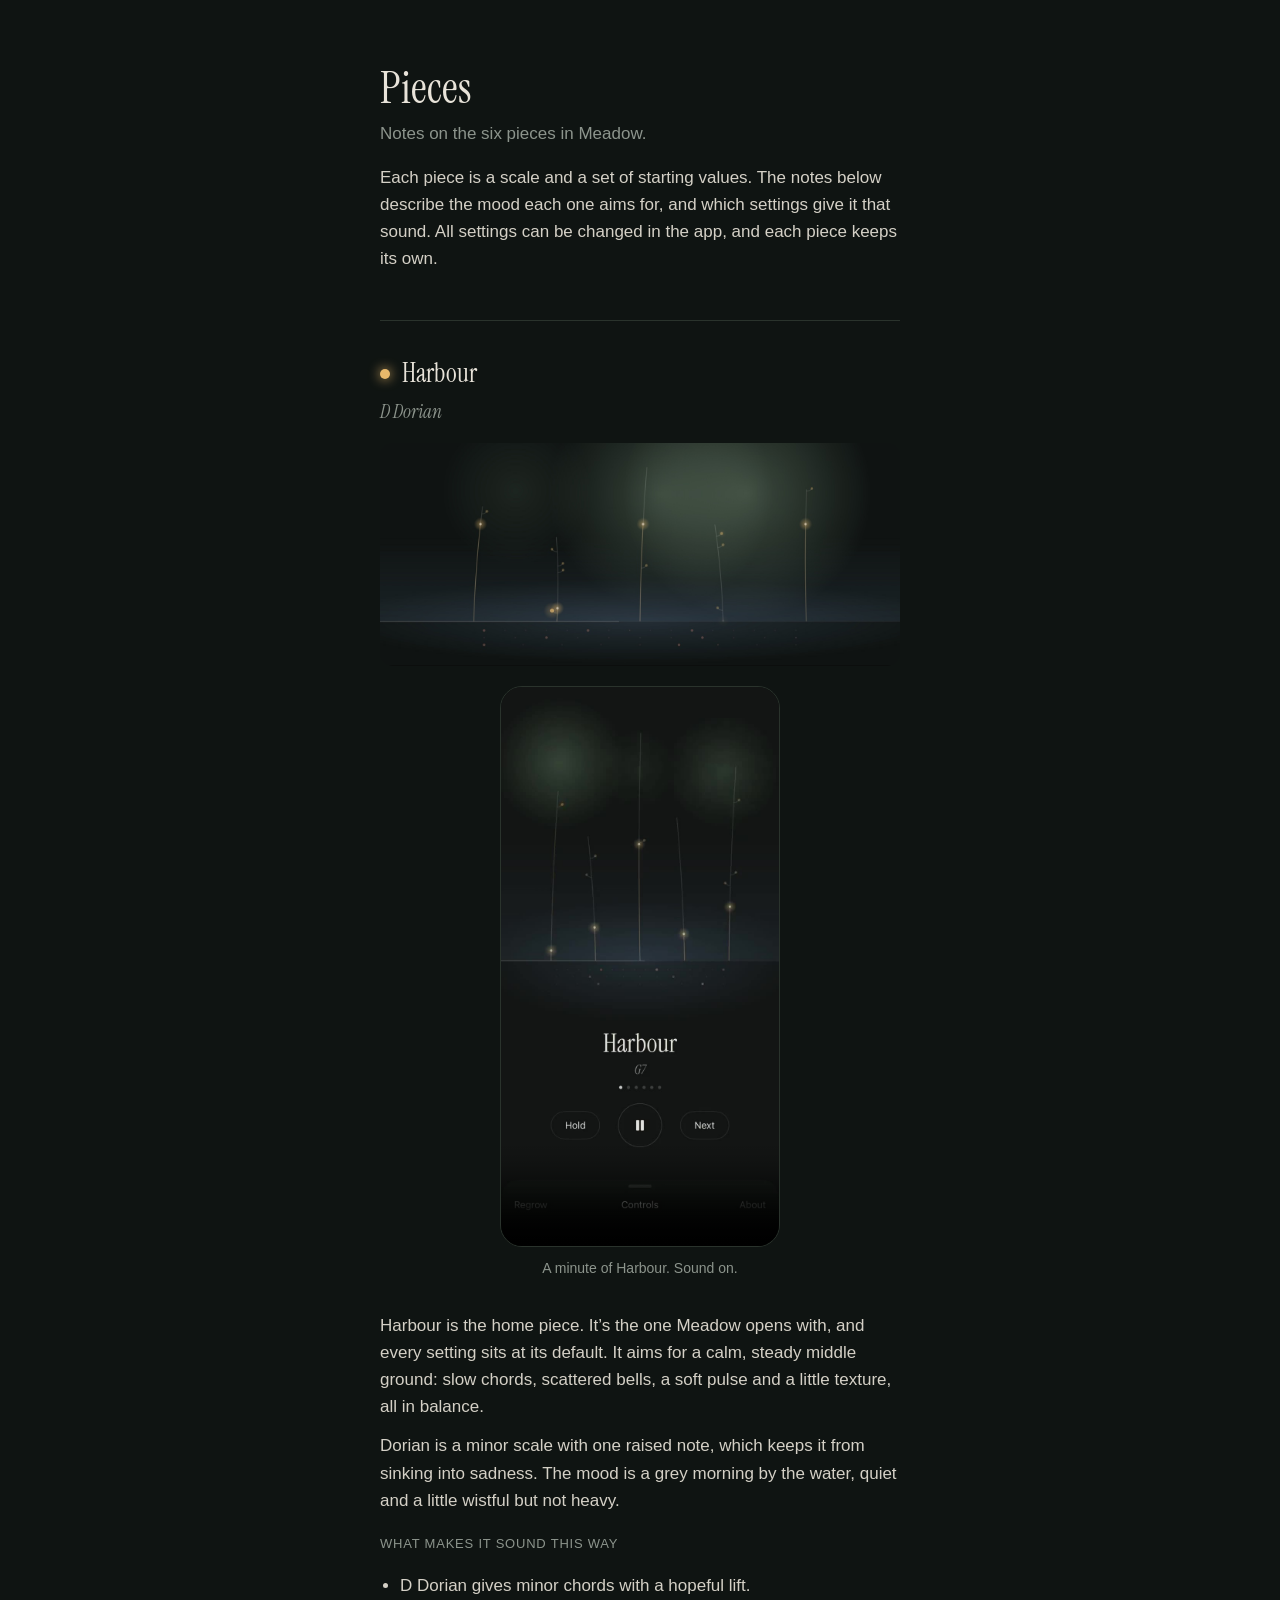
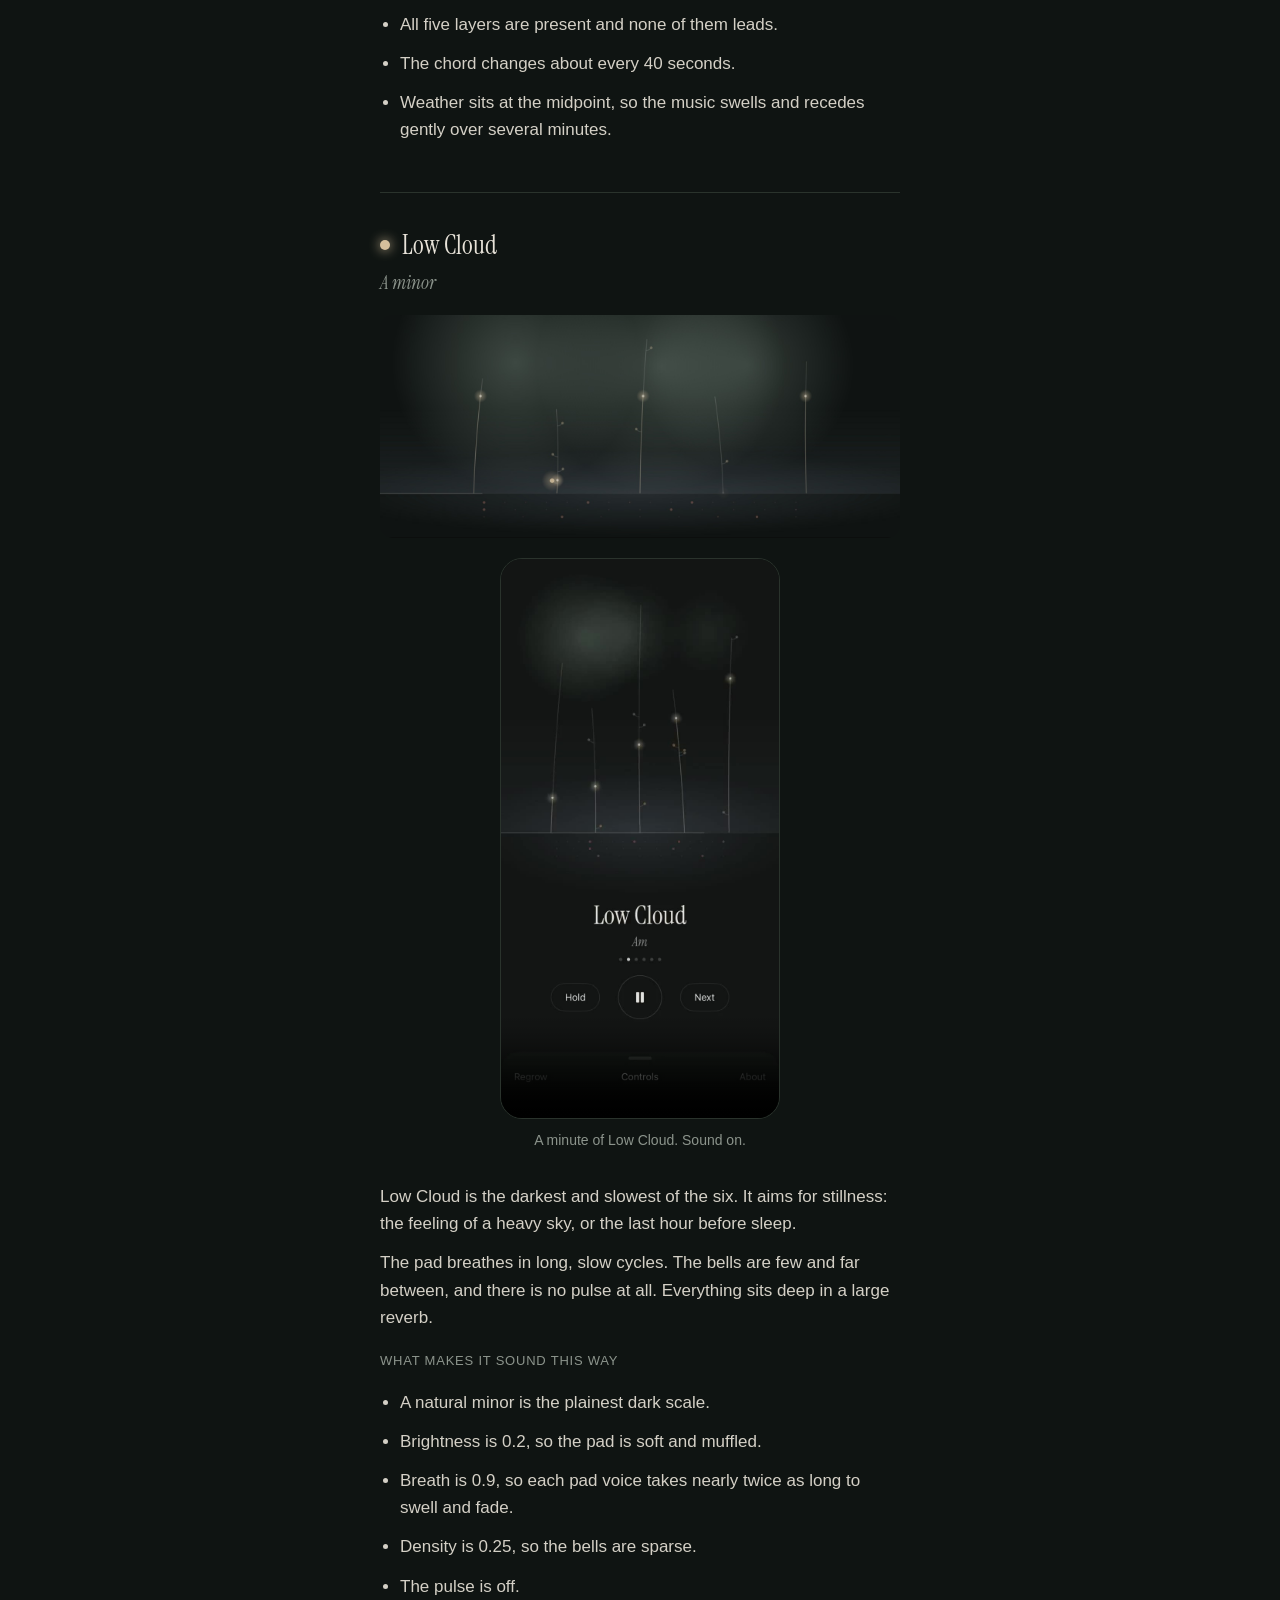
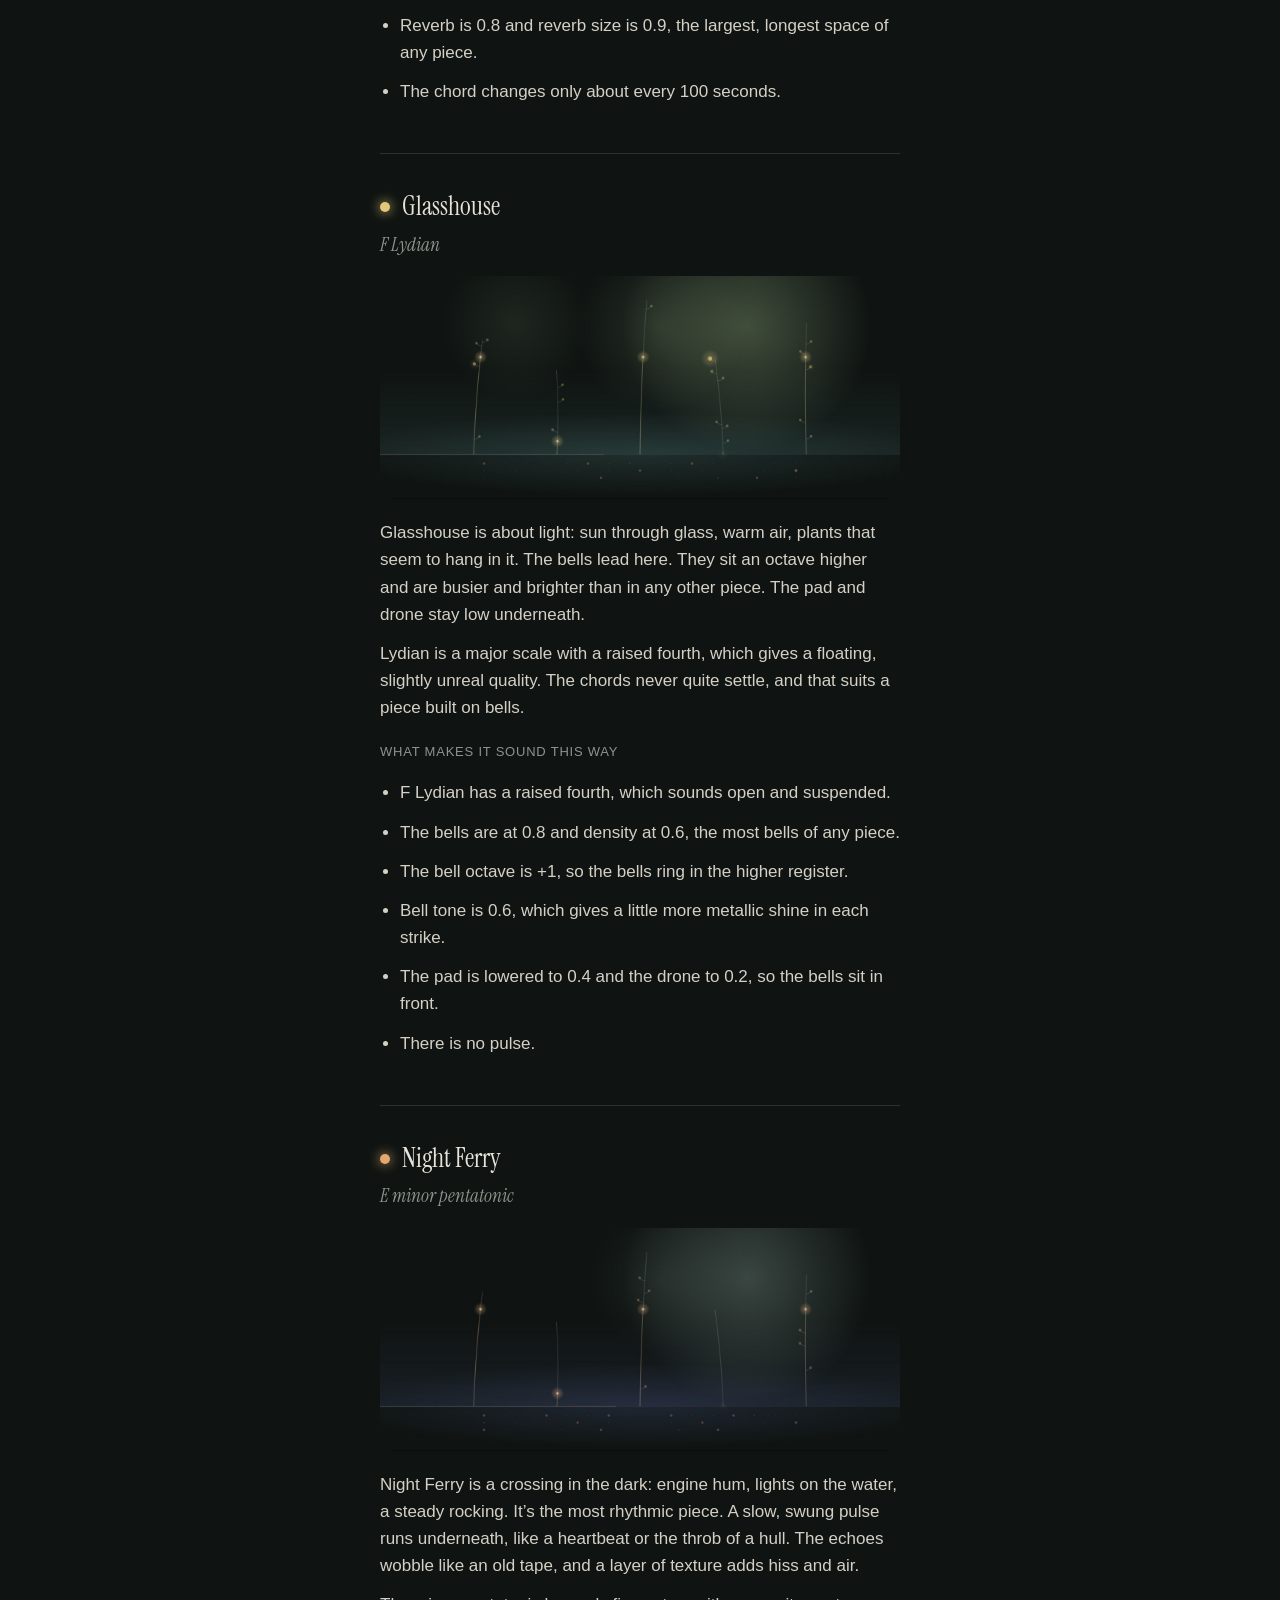
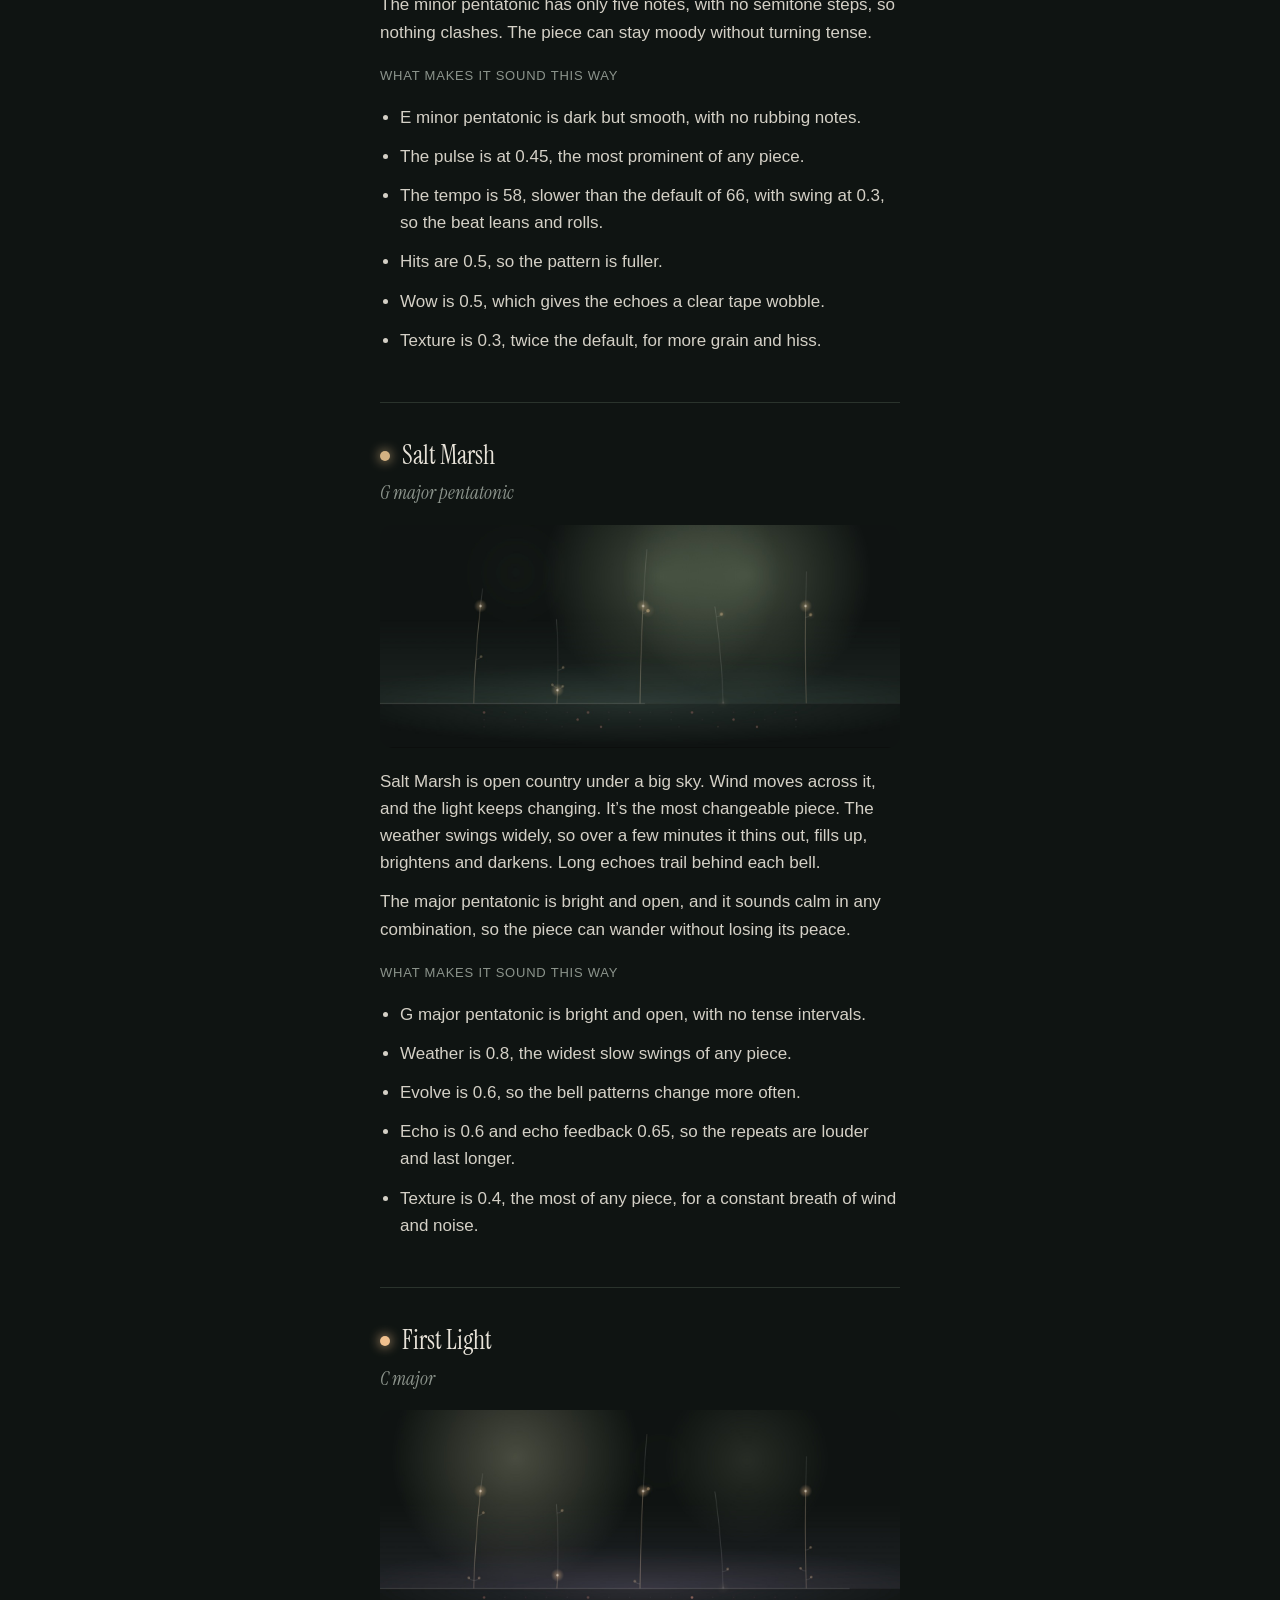
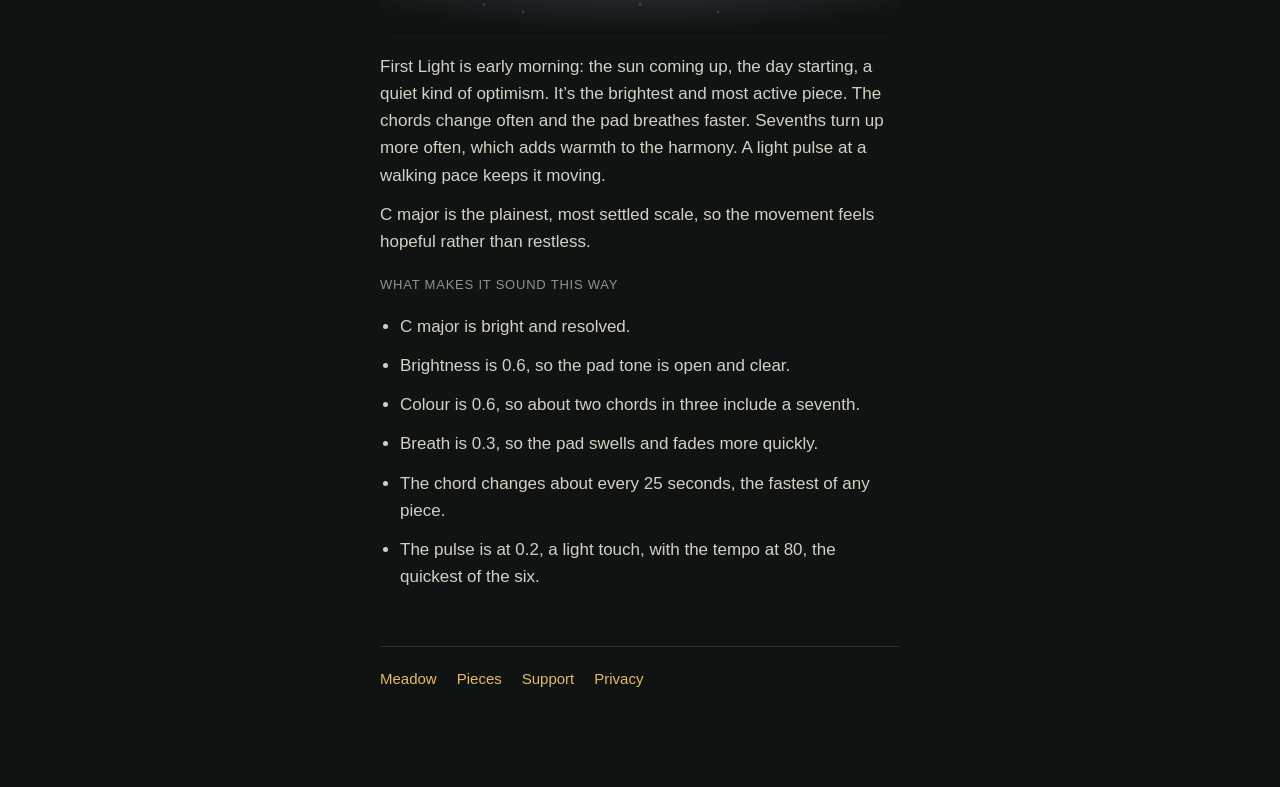
==== commit 19b5b9f8: "Use Harbour video on the homepage, add it to Pieces Co-Authored-By: Claude Opus 5.5 <noreply@anthrop" ====
--- a/pieces.html
+++ b/pieces.html
@@ -18,6 +18,10 @@
 <h2><span class="dot" style="color:#E8B86B"></span>Harbour</h2>
 <p class="scale">D Dorian</p>
 <img class="art" src="img/harbour.jpg" width="1400" height="600" loading="lazy" alt="The Harbour garden: five thin stems on a dark ground line, with glowing buds.">
+<figure class="clip">
+<video src="media/harbour.mp4" poster="img/harbour-poster.jpg" width="720" height="1448" controls playsinline preload="none"></video>
+<figcaption>A minute of Harbour. Sound on.</figcaption>
+</figure>
 <p>Harbour is the home piece. It’s the one Meadow opens with, and every setting sits at its default. It aims for a calm, steady middle ground: slow chords, scattered bells, a soft pulse and a little texture, all in balance.</p>
 <p>Dorian is a minor scale with one raised note, which keeps it from sinking into sadness. The mood is a grey morning by the water, quiet and a little wistful but not heavy.</p>
 <h3>What makes it sound this way</h3>
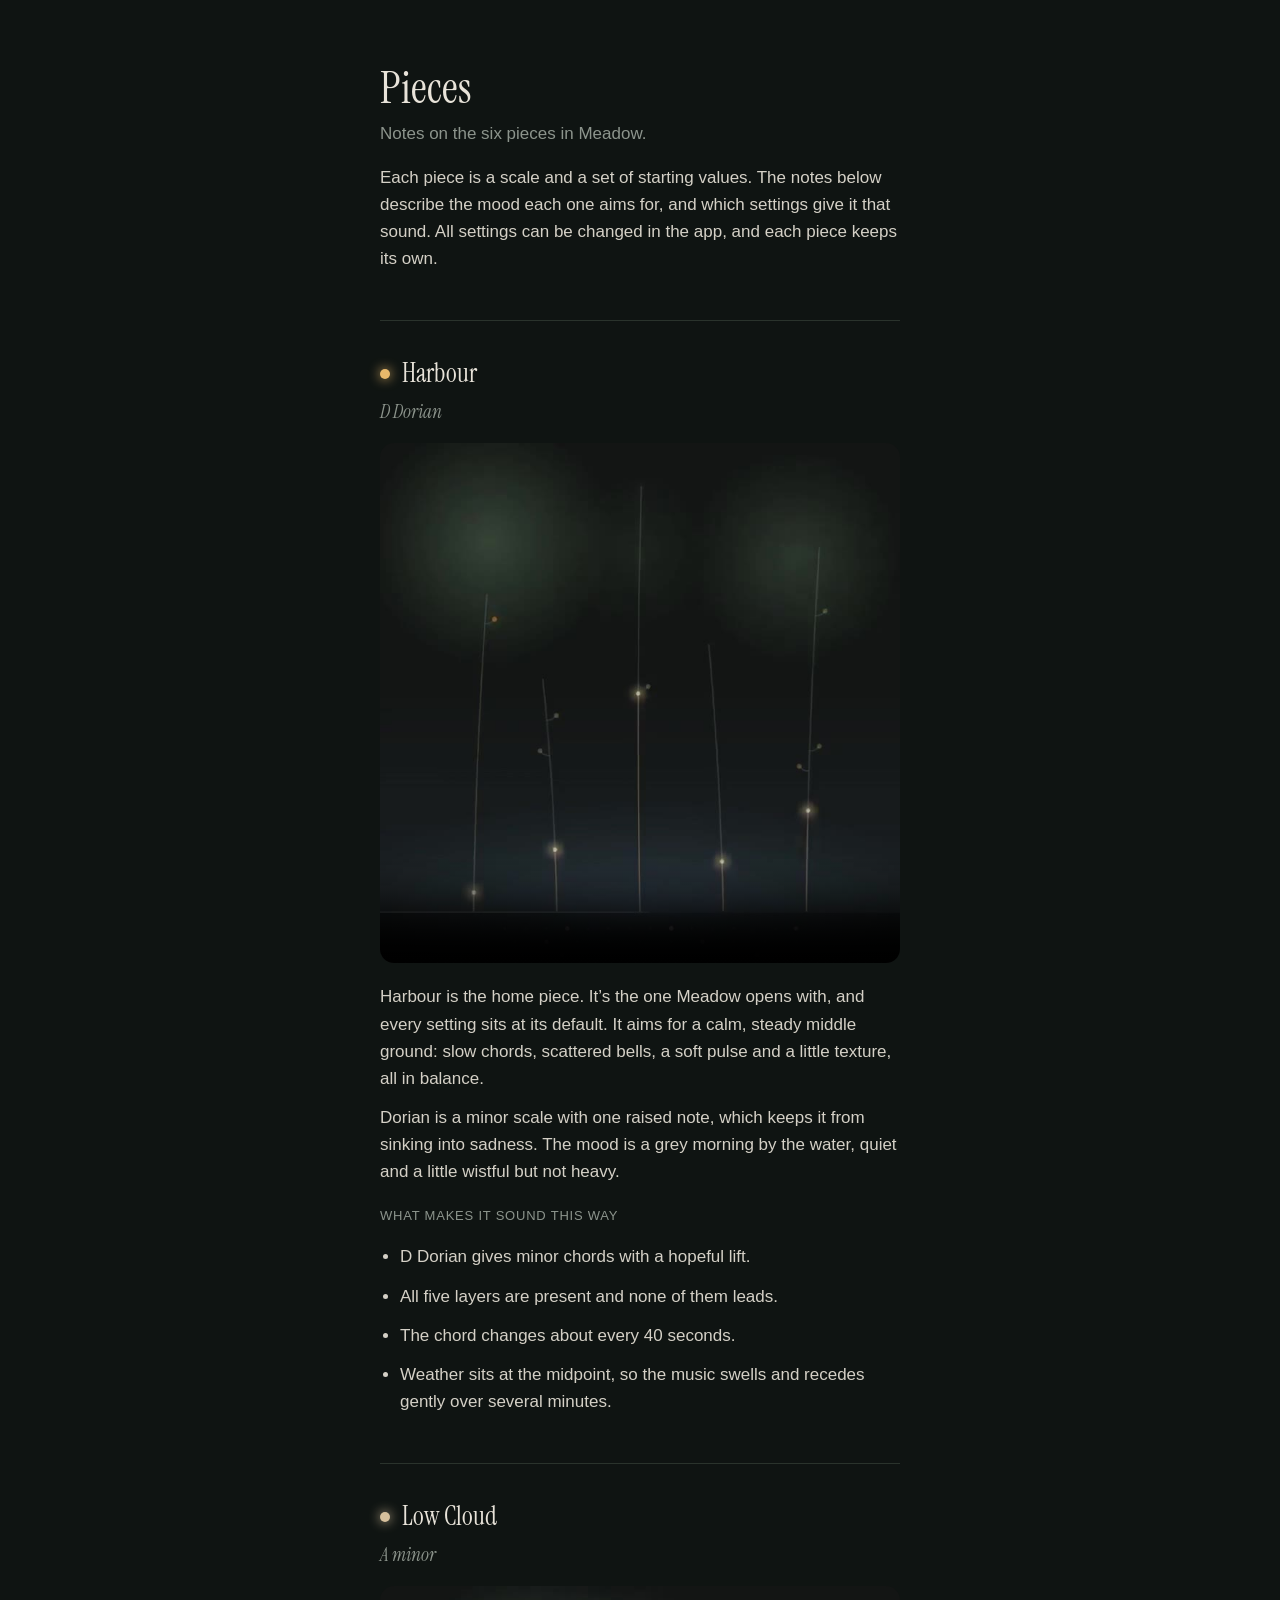
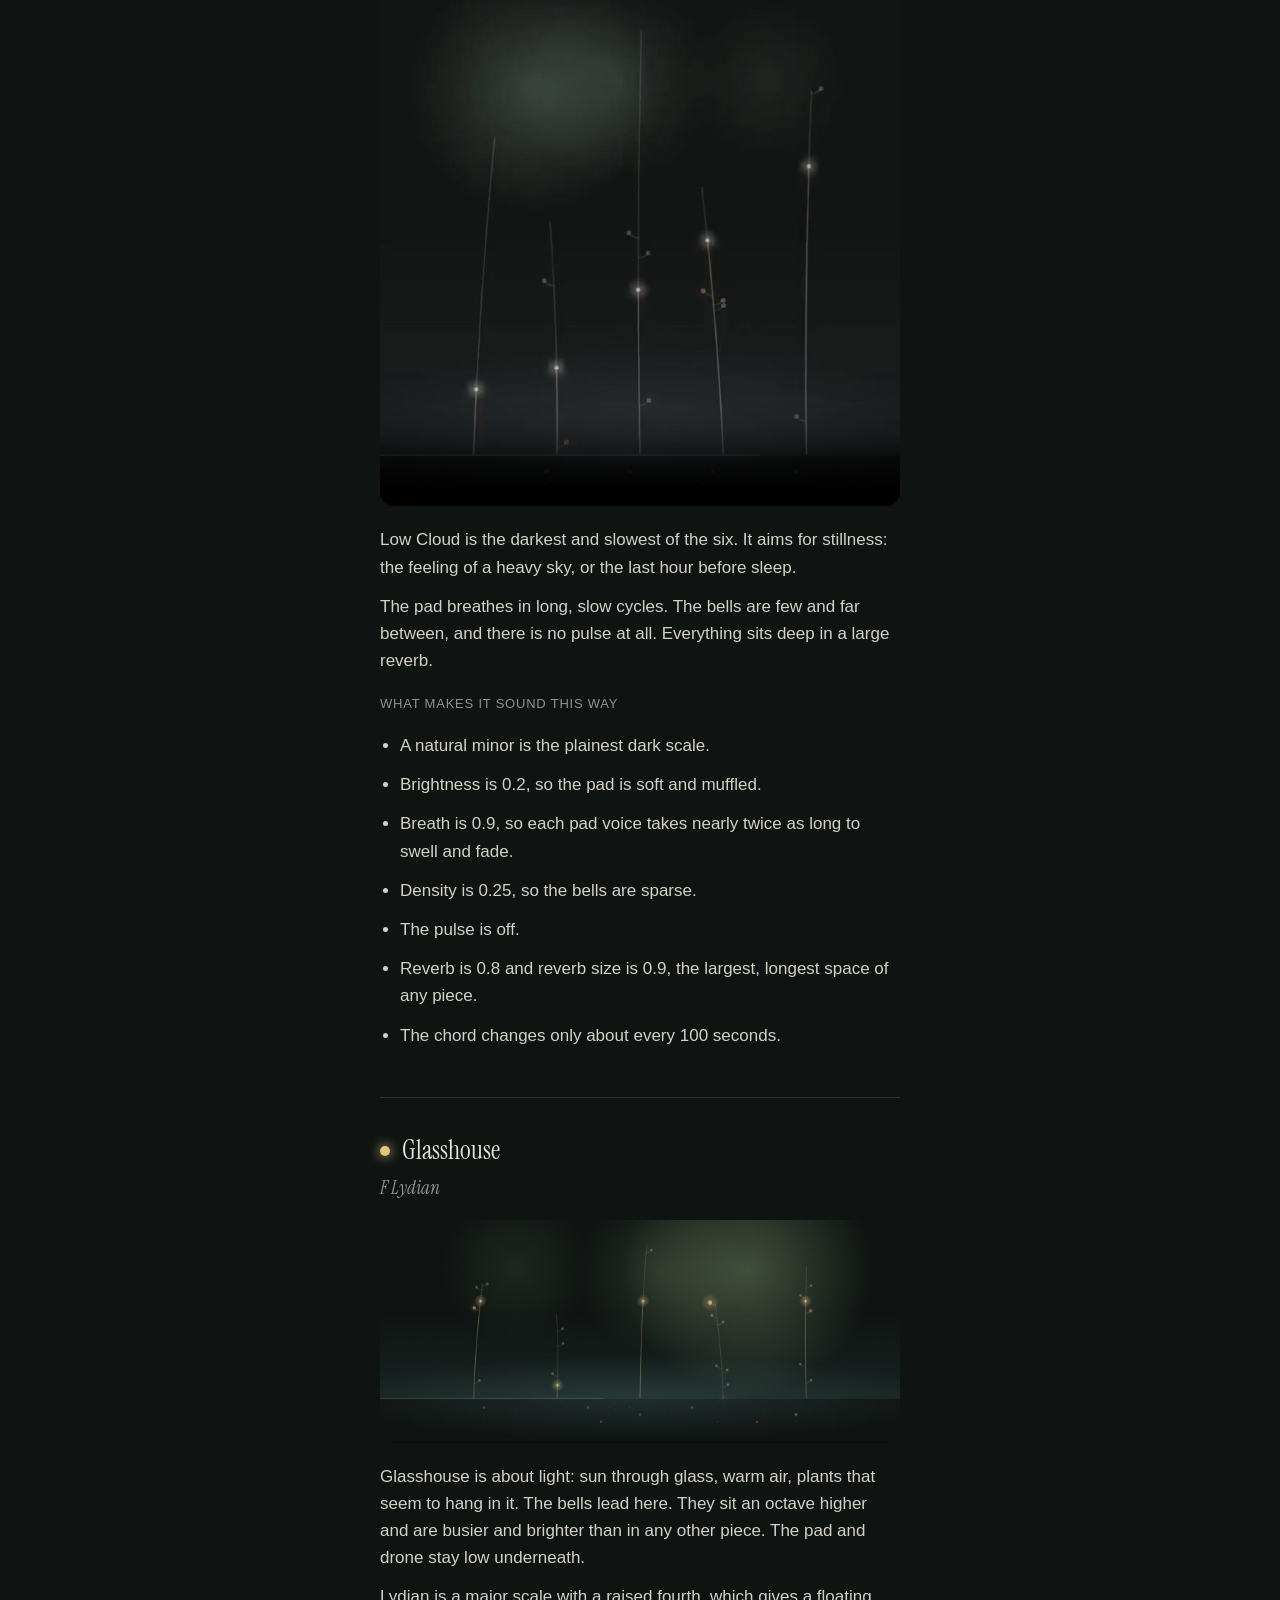
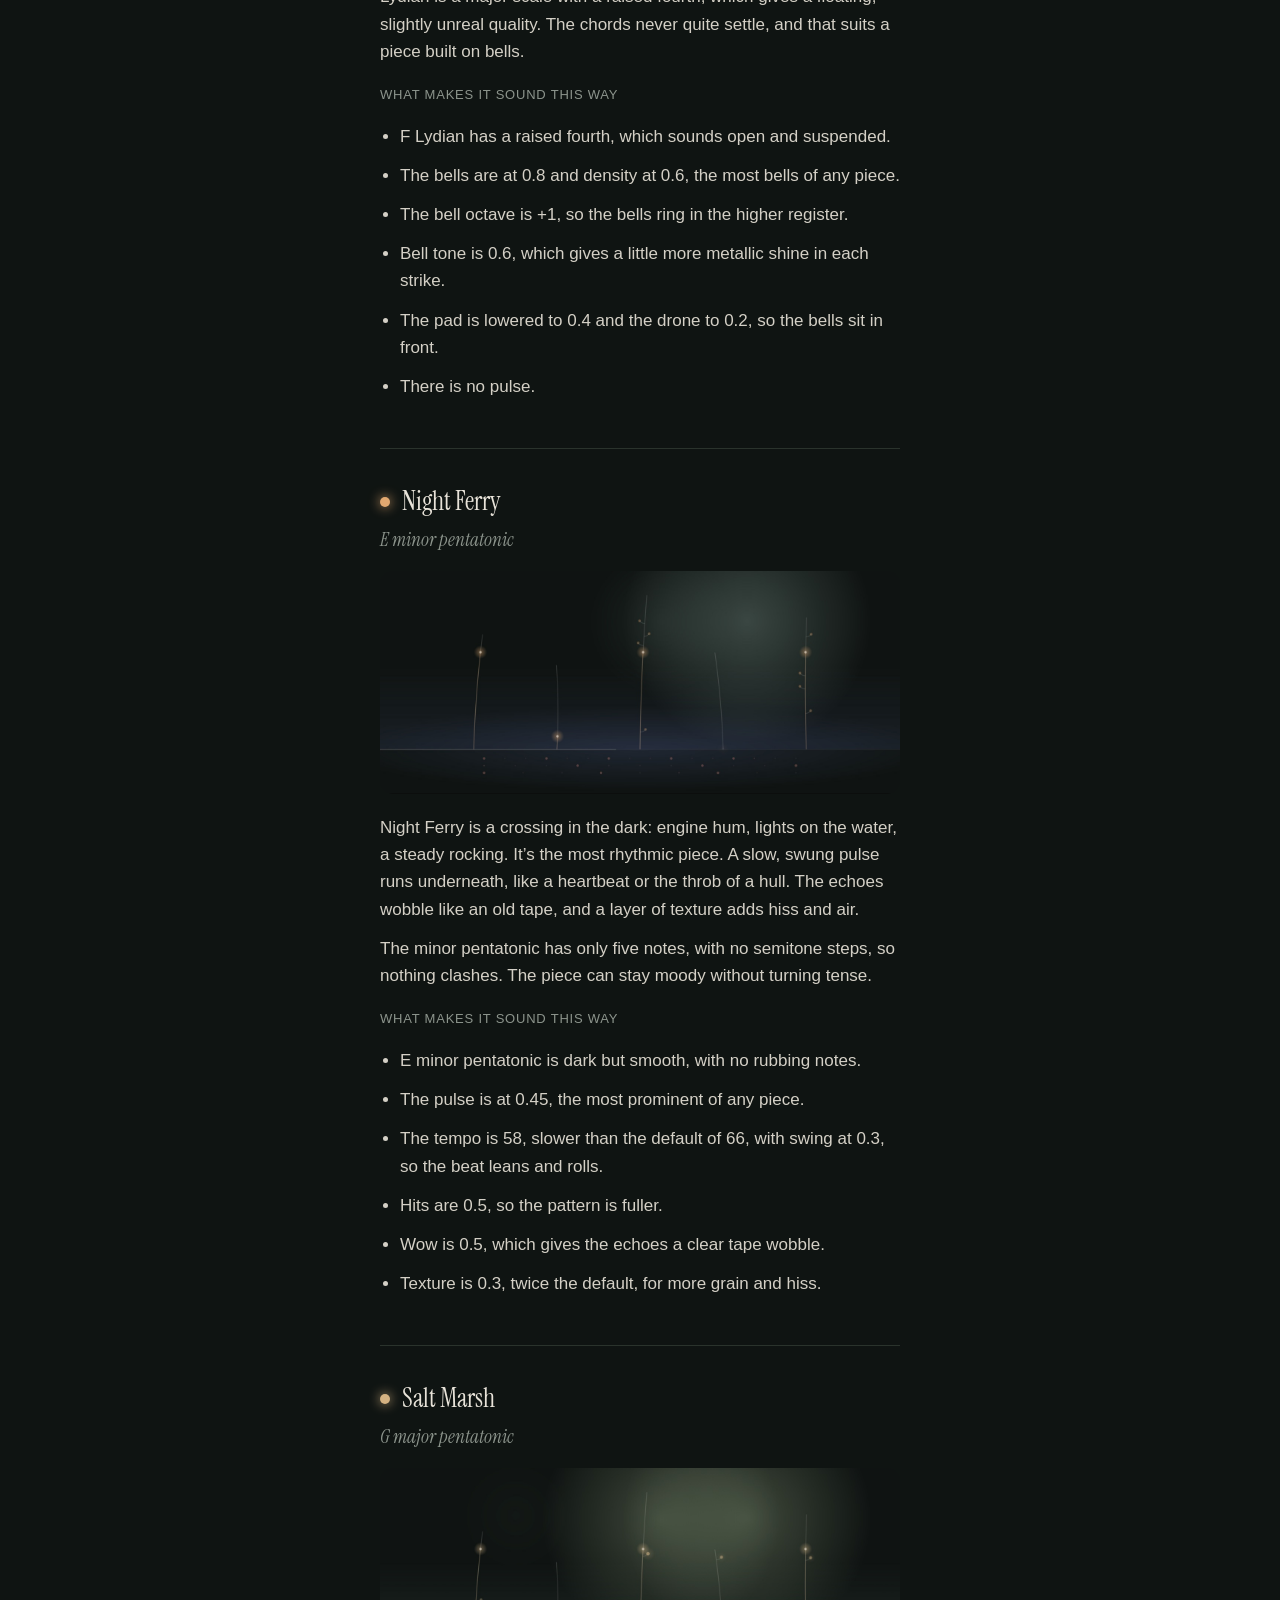
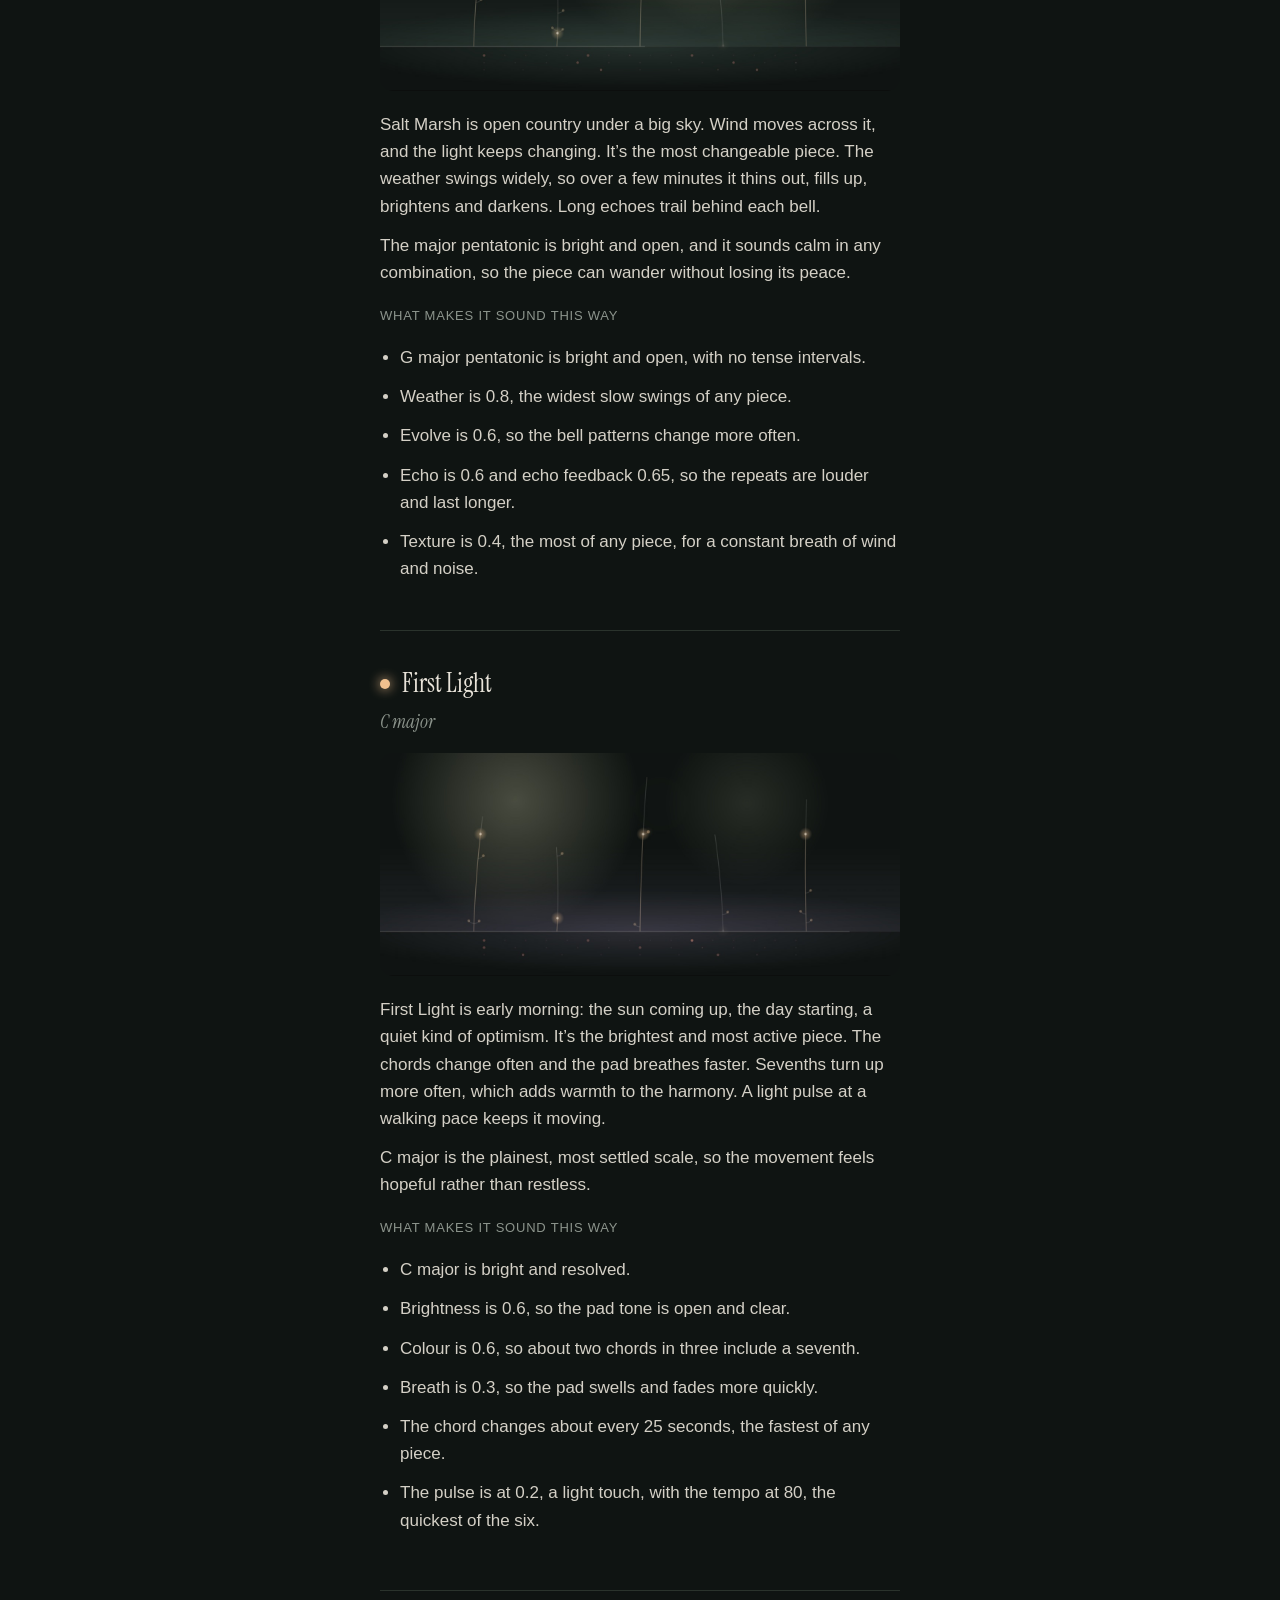
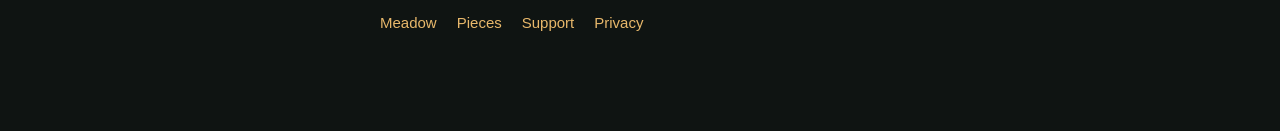
==== commit 32fbbab3: "Square garden-only videos, no captions, own App Store button Co-Authored-By: Claude Opus 5.5 <norepl" ====
--- a/pieces.html
+++ b/pieces.html
@@ -5,7 +5,7 @@
 <meta name="viewport" content="width=device-width, initial-scale=1">
 <link rel="preconnect" href="https://fonts.googleapis.com">
 <link rel="stylesheet" href="https://fonts.googleapis.com/css2?family=Instrument+Serif&display=swap">
-<link rel="stylesheet" href="style.css?v=5">
+<link rel="stylesheet" href="style.css?v=6">
 <title>Meadow Pieces</title>
 </head>
 <body>
@@ -17,11 +17,7 @@
 <section class="piece">
 <h2><span class="dot" style="color:#E8B86B"></span>Harbour</h2>
 <p class="scale">D Dorian</p>
-<img class="art" src="img/harbour.jpg" width="1400" height="600" loading="lazy" alt="The Harbour garden: five thin stems on a dark ground line, with glowing buds.">
-<figure class="clip">
-<video src="media/harbour.mp4" poster="img/harbour-poster.jpg" width="720" height="1448" controls playsinline preload="none"></video>
-<figcaption>A minute of Harbour. Sound on.</figcaption>
-</figure>
+<video class="art clip" src="media/harbour.mp4" poster="img/harbour-poster.jpg" width="720" height="720" controls playsinline preload="none" aria-label="Harbour playing in Meadow"></video>
 <p>Harbour is the home piece. It’s the one Meadow opens with, and every setting sits at its default. It aims for a calm, steady middle ground: slow chords, scattered bells, a soft pulse and a little texture, all in balance.</p>
 <p>Dorian is a minor scale with one raised note, which keeps it from sinking into sadness. The mood is a grey morning by the water, quiet and a little wistful but not heavy.</p>
 <h3>What makes it sound this way</h3>
@@ -36,11 +32,7 @@
 <section class="piece">
 <h2><span class="dot" style="color:#D6C09C"></span>Low Cloud</h2>
 <p class="scale">A minor</p>
-<img class="art" src="img/low-cloud.jpg" width="1400" height="600" loading="lazy" alt="The Low Cloud garden: five thin stems on a dark ground line, with glowing buds.">
-<figure class="clip">
-<video src="media/low-cloud.mp4" poster="img/low-cloud-poster.jpg" width="720" height="1448" controls playsinline preload="none"></video>
-<figcaption>A minute of Low Cloud. Sound on.</figcaption>
-</figure>
+<video class="art clip" src="media/low-cloud.mp4" poster="img/low-cloud-poster.jpg" width="720" height="720" controls playsinline preload="none" aria-label="Low Cloud playing in Meadow"></video>
 <p>Low Cloud is the darkest and slowest of the six. It aims for stillness: the feeling of a heavy sky, or the last hour before sleep.</p>
 <p>The pad breathes in long, slow cycles. The bells are few and far between, and there is no pulse at all. Everything sits deep in a large reverb.</p>
 <h3>What makes it sound this way</h3>
--- a/style.css
+++ b/style.css
@@ -24,7 +24,9 @@
 a:hover { text-decoration: underline; }
 .lede { color: var(--soft); margin-bottom: 16px; }
 .store { margin: 0 0 32px; }
-.store img { display: block; width: 150px; height: auto; }
+.get { display: inline-block; padding: 10px 20px; border: 1px solid var(--bells); border-radius: 999px; color: var(--bells); font-size: 16px; }
+.get:hover { background: var(--bells); color: var(--bg); text-decoration: none; }
+.clip { aspect-ratio: 1 / 1; margin-bottom: 32px; }
 nav { margin-top: 56px; padding-top: 20px; border-top: 1px solid var(--line); color: var(--soft); font-size: 15px; }
 nav a { margin-right: 20px; }
 .piece { margin-top: 48px; padding-top: 32px; border-top: 1px solid var(--line); }
@@ -35,6 +37,3 @@
 .art { display: block; width: 100%; height: auto; border-radius: 14px; margin: 0 0 20px; background: var(--bg); }
 .hero { display: block; width: 100%; max-width: 1000px; height: auto; margin: 0 auto; aspect-ratio: 3840 / 1646; }
 .hero + main { padding-top: 24px; }
-.clip { margin: 0 auto 32px; max-width: 280px; }
-.clip video { display: block; width: 100%; height: auto; border-radius: 22px; border: 1px solid var(--line); background: var(--bg); }
-.clip figcaption { color: var(--soft); font-size: 14px; text-align: center; margin-top: 10px; }
